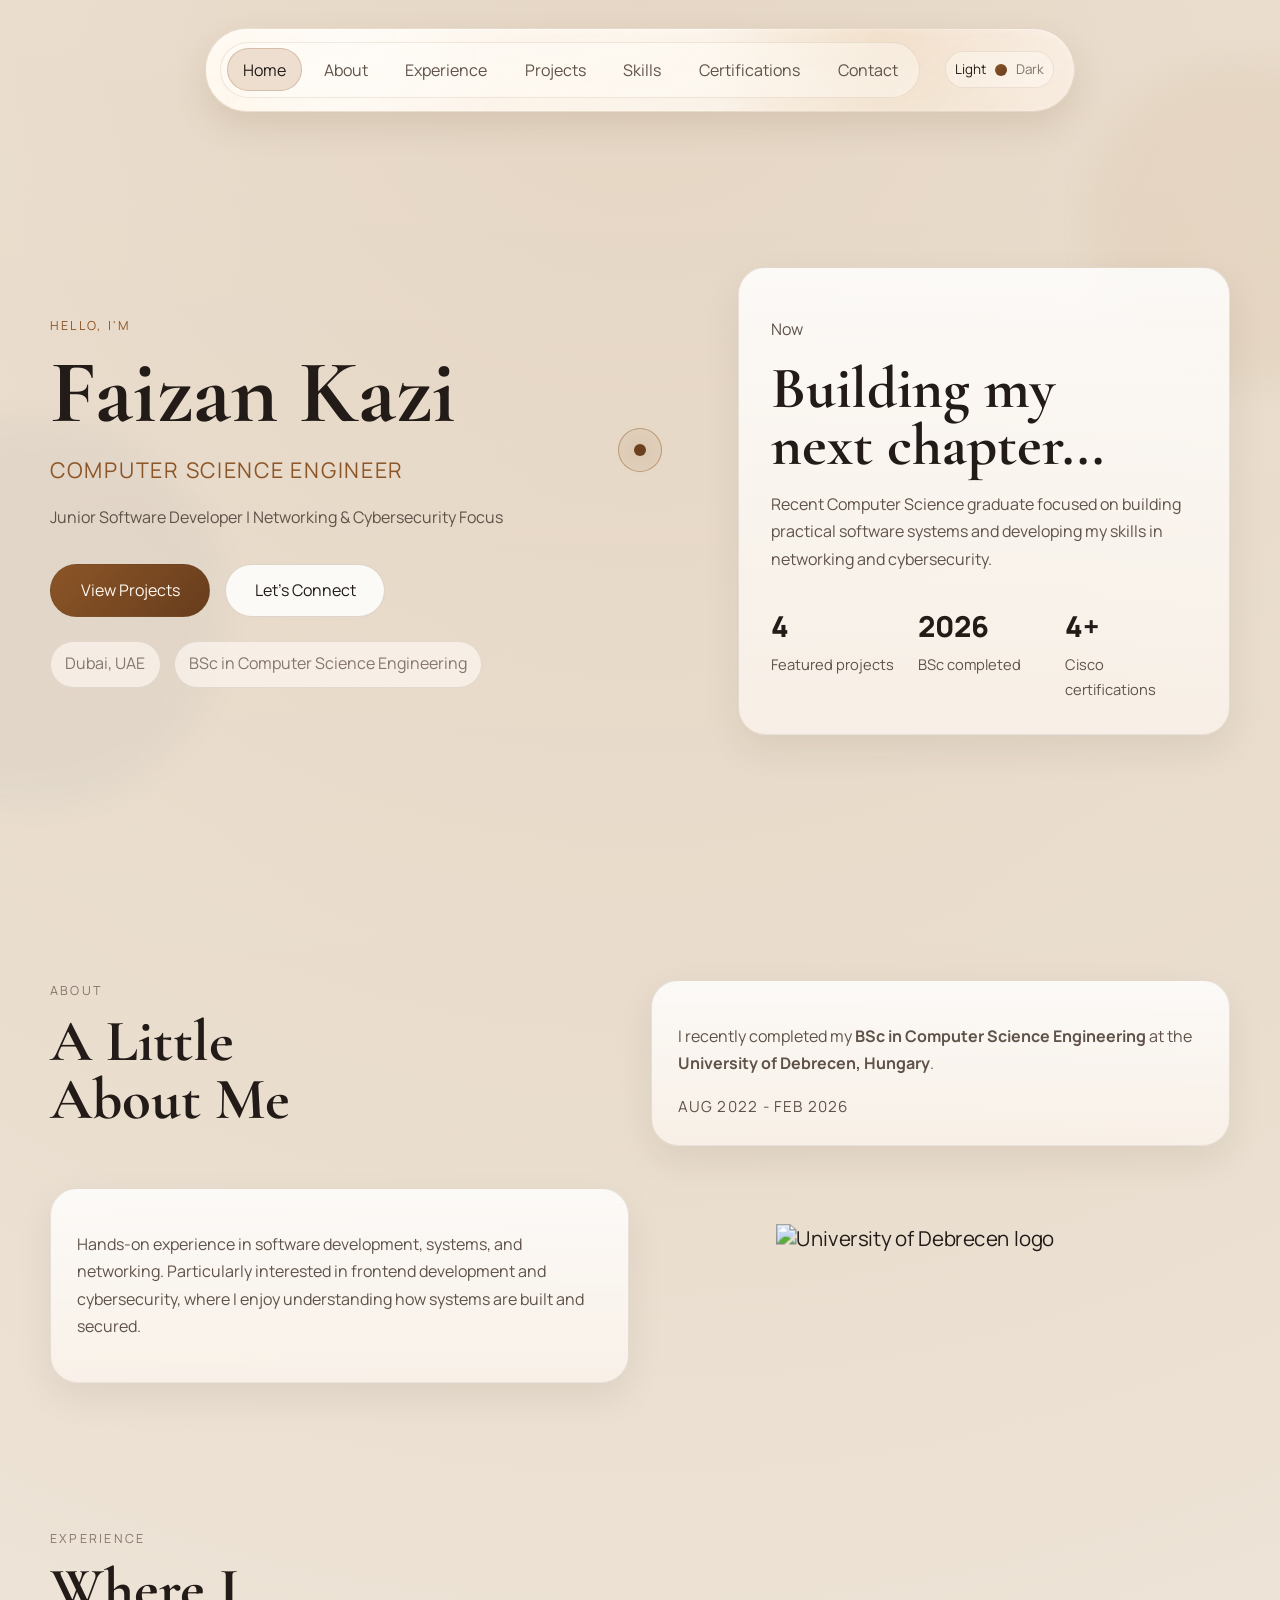
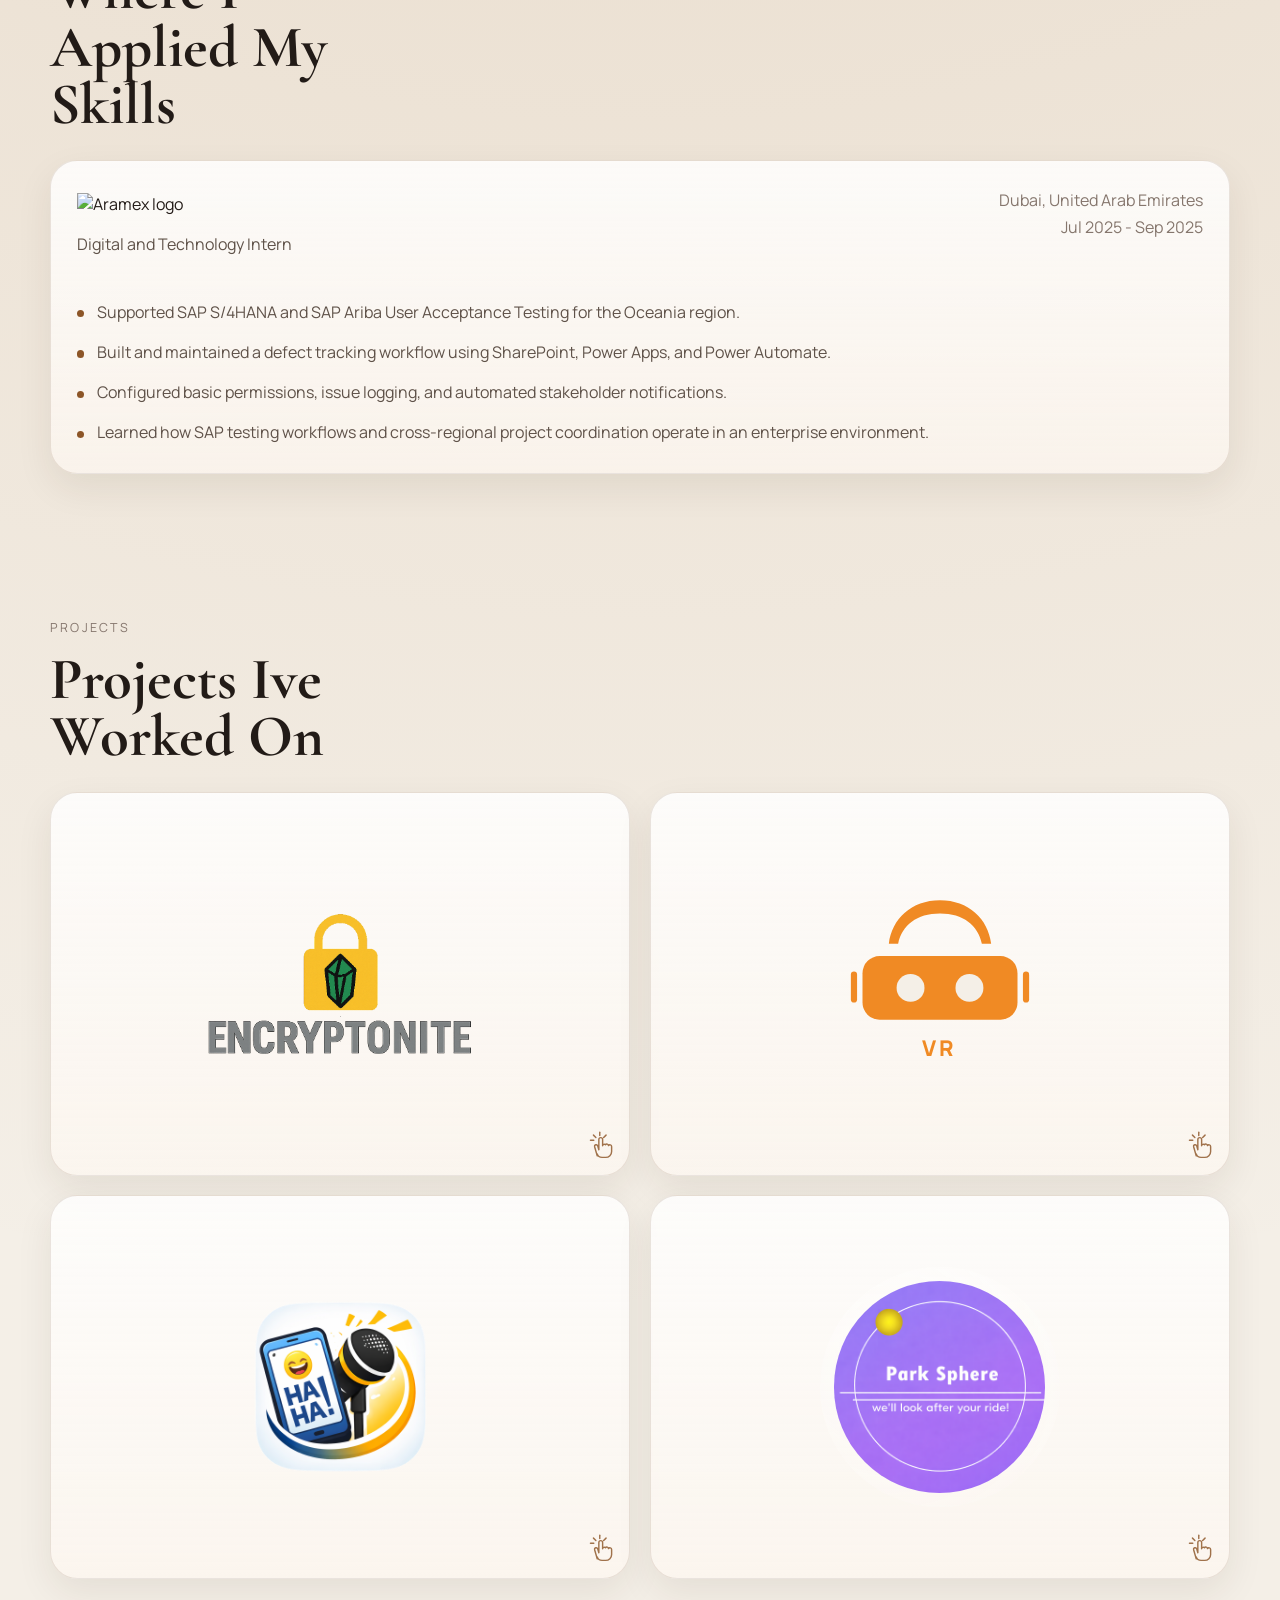
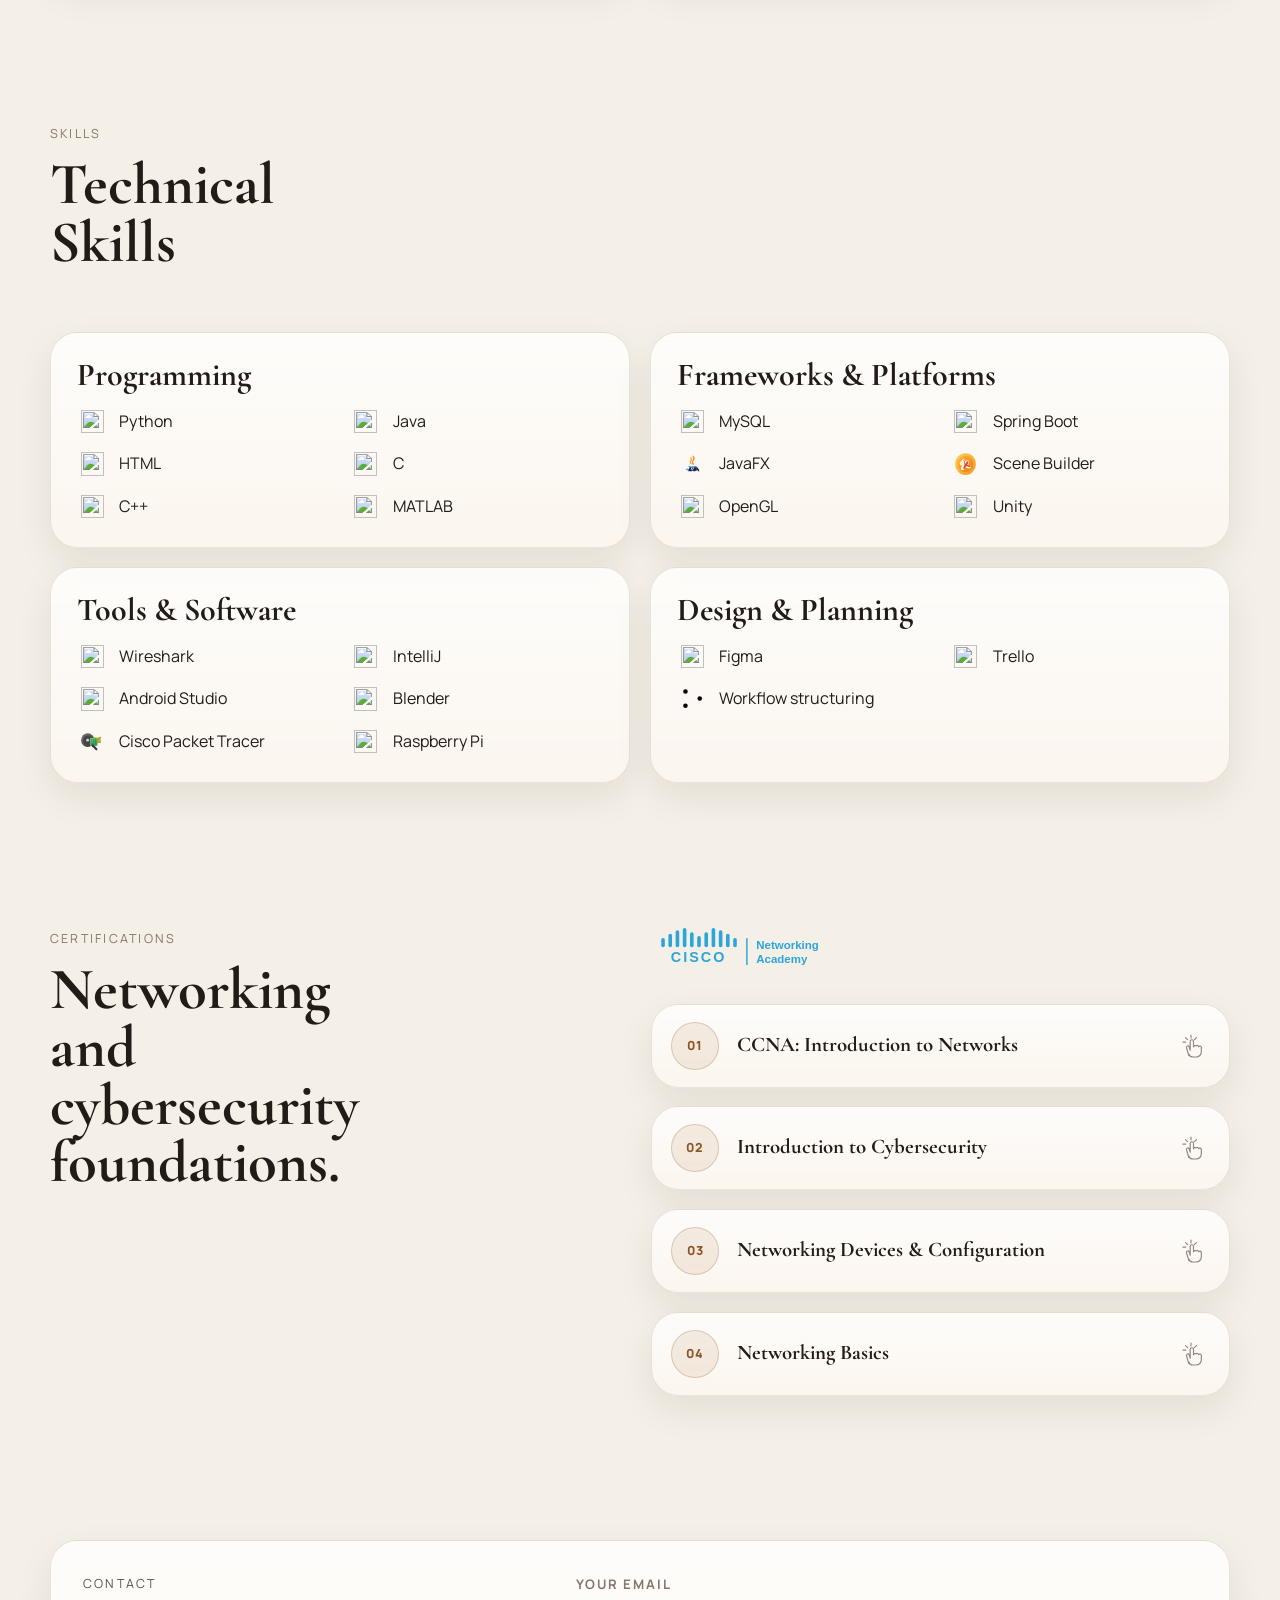
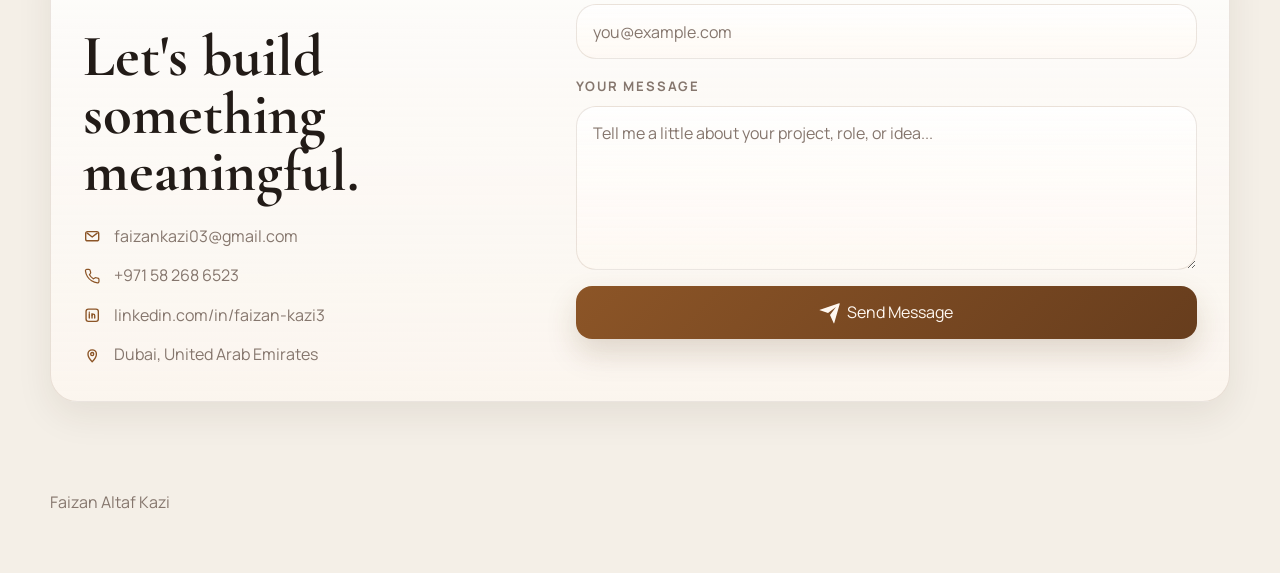
==== index.html @ 79c98fb9 "clean portfolio setup" ====
<!DOCTYPE html>
<html lang="en">
<head>
  <meta charset="UTF-8">
  <meta name="viewport" content="width=device-width, initial-scale=1.0">
  <title>Faizan Kazi | Portfolio</title>
  <meta
    name="description"
    content="Portfolio of Faizan Altaf Kazi, a recent Computer Science Engineering graduate building elegant, reliable, and creative digital experiences."
  >
  <link rel="preconnect" href="https://fonts.googleapis.com">
  <link rel="preconnect" href="https://fonts.gstatic.com" crossorigin>
  <link
    href="https://fonts.googleapis.com/css2?family=Manrope:wght@400;500;600;700;800&family=Cormorant+Garamond:wght@500;600;700&display=swap"
    rel="stylesheet"
  >
  <link rel="stylesheet" href="styles.css">
</head>
<body>
  <div class="page-shell">
    <div class="cursor cursor-dot" aria-hidden="true"></div>
    <div class="cursor cursor-ring" aria-hidden="true"></div>
    <div class="ambient ambient-one"></div>
    <div class="ambient ambient-two"></div>
    <header class="site-header">
      <div class="island-shell">
        <nav class="site-nav" aria-label="Primary navigation">
          <a href="#home">Home</a>
          <a href="#about">About</a>
          <a href="#experience">Experience</a>
          <a href="#projects">Projects</a>
          <a href="#skills">Skills</a>
          <a href="#certifications">Certifications</a>
          <a href="#contact">Contact</a>
        </nav>

        <div class="island-meta">
          <button class="theme-toggle" type="button" aria-label="Toggle color theme">
            <span class="theme-toggle-track">
              <span class="theme-toggle-label theme-toggle-light">Light</span>
              <span class="theme-toggle-thumb"></span>
              <span class="theme-toggle-label theme-toggle-dark">Dark</span>
            </span>
          </button>
        </div>
      </div>
    </header>

    <aside class="section-rail" aria-label="Section progress">
      <div class="section-rail-shell">
        <a class="section-rail-link is-active" href="#home" data-section-link="home">
          <span class="section-rail-icon" aria-hidden="true">
            <svg viewBox="0 0 24 24" role="presentation">
              <path d="M4 10.5 12 4l8 6.5"></path>
              <path d="M6.5 9.5V20h11V9.5"></path>
            </svg>
          </span>
          <span class="section-rail-text">Home</span>
        </a>
        <a class="section-rail-link" href="#about" data-section-link="about">
          <span class="section-rail-icon" aria-hidden="true">
            <svg viewBox="0 0 24 24" role="presentation">
              <circle cx="12" cy="8" r="3"></circle>
              <path d="M6.5 19c1.4-3.4 3.6-5 5.5-5s4.1 1.6 5.5 5"></path>
            </svg>
          </span>
          <span class="section-rail-text">About</span>
        </a>
        <a class="section-rail-link" href="#experience" data-section-link="experience">
          <span class="section-rail-icon" aria-hidden="true">
            <svg viewBox="0 0 24 24" role="presentation">
              <path d="M9 7h6"></path>
              <path d="M7 9.5h10A1.5 1.5 0 0 1 18.5 11v6.5H5.5V11A1.5 1.5 0 0 1 7 9.5Z"></path>
              <path d="M10 9.5V7.8A1.8 1.8 0 0 1 11.8 6h.4A1.8 1.8 0 0 1 14 7.8v1.7"></path>
            </svg>
          </span>
          <span class="section-rail-text">Experience</span>
        </a>
        <a class="section-rail-link" href="#projects" data-section-link="projects">
          <span class="section-rail-icon" aria-hidden="true">
            <svg viewBox="0 0 24 24" role="presentation">
              <rect x="5" y="6" width="14" height="12" rx="2"></rect>
              <path d="M9 18v2"></path>
              <path d="M15 18v2"></path>
              <path d="M9 10h6"></path>
              <path d="M9 13h4"></path>
            </svg>
          </span>
          <span class="section-rail-text">Projects</span>
        </a>
        <a class="section-rail-link" href="#skills" data-section-link="skills">
          <span class="section-rail-icon" aria-hidden="true">
            <svg viewBox="0 0 24 24" role="presentation">
              <path d="M4 10v4"></path>
              <path d="M7 9v6"></path>
              <path d="M10 8.5v7"></path>
              <path d="M14 8.5v7"></path>
              <path d="M17 9v6"></path>
              <path d="M20 10v4"></path>
              <path d="M4 12h16"></path>
            </svg>
          </span>
          <span class="section-rail-text">Skills</span>
        </a>
        <a class="section-rail-link" href="#certifications" data-section-link="certifications">
          <span class="section-rail-icon" aria-hidden="true">
            <svg viewBox="0 0 24 24" role="presentation">
              <path d="M12 3 14.6 8.3 20.5 9.2 16.2 13.3 17.2 19.1 12 16.3 6.8 19.1 7.8 13.3 3.5 9.2 9.4 8.3Z"></path>
            </svg>
          </span>
          <span class="section-rail-text">Certs</span>
        </a>
        <a class="section-rail-link" href="#contact" data-section-link="contact">
          <span class="section-rail-icon section-rail-icon-phone" aria-hidden="true">
            <svg viewBox="0 0 24 24" role="presentation">
              <path d="M22 16.92v3a2 2 0 0 1-2.18 2 19.79 19.79 0 0 1-8.63-3.07 19.5 19.5 0 0 1-6-6A19.79 19.79 0 0 1 2.12 4.18 2 2 0 0 1 4.11 2h3a2 2 0 0 1 2 1.72c.12.81.33 1.6.61 2.36a2 2 0 0 1-.45 2.11L8 9.91a16 16 0 0 0 6.09 6.09l1.72-1.27a2 2 0 0 1 2.11-.45c.76.28 1.55.49 2.36.61a2 2 0 0 1 1.72 2.03Z"></path>
            </svg>
          </span>
          <span class="section-rail-text">Contact</span>
        </a>
      </div>
    </aside>

    <main>
      <section class="hero section" id="home">
        <div class="hero-copy reveal">
          <p class="eyebrow">Hello, I&apos;m</p>
          <h1>Faizan Kazi</h1>
          <p class="hero-kicker">Computer Science Engineer</p>
          <p class="hero-text">
            Junior Software Developer | Networking & Cybersecurity Focus
          </p>

          <div class="hero-actions">
            <a class="button button-primary" href="#projects">View Projects</a>
            <a class="button button-secondary" href="#contact">Let&apos;s Connect</a>
          </div>

          <ul class="hero-meta" aria-label="Quick highlights">
            <li>Dubai, UAE</li>
            <li>BSc in Computer Science Engineering</li>
          </ul>
        </div>

        <aside class="hero-panel reveal">
          <div class="hero-card card">
            <p class="card-label">Now</p>
            <h2>Building my next chapter...</h2>
            <p>
              Recent Computer Science graduate focused on building practical software systems and developing my skills in networking and cybersecurity.
            </p>
            <div class="hero-stats">
              <div>
                <span class="stat-value">4</span>
                <span class="stat-label">Featured projects</span>
              </div>
              <div>
                <span class="stat-value">2026</span>
                <span class="stat-label">BSc completed</span>
              </div>
              <div>
                <span class="stat-value">4+</span>
                <span class="stat-label">Cisco certifications</span>
              </div>
            </div>
          </div>
        </aside>
      </section>

      <section class="section intro-grid" id="about">
        <div class="section-heading reveal">
          <p class="eyebrow">About</p>
          <h2> A Little About Me </h2>
        </div>

        <div class="card reveal">
          <p>
            I recently completed my <strong>BSc in Computer Science Engineering</strong> at the
            <strong>University of Debrecen, Hungary</strong>.
          </p>
          <p class="education-dates">Aug 2022 - Feb 2026</p>
        </div>

        <div class="card reveal">
          <p>
            Hands-on experience in software development, systems, and networking. 
            Particularly interested in frontend development and cybersecurity, where I enjoy understanding how systems are built and secured.
          </p>
        </div>

        <div class="education-logo-wrap reveal">
          <a
            class="education-logo-link"
            href="https://unideb.hu/en"
            target="_blank"
            rel="noreferrer"
            aria-label="Visit the University of Debrecen website"
          >
            <img
              class="education-logo"
              src="https://edu.unideb.hu/elemek/fologo.png"
              alt="University of Debrecen logo"
            >
          </a>
        </div>
      </section>

      <section class="section" id="experience">
        <div class="section-heading reveal">
          <p class="eyebrow">Experience</p>
          <h2> Where I Applied My Skills </h2>
        </div>

        <article class="timeline-card card reveal">
          <div class="timeline-header">
            <div class="timeline-company">
              <div>
                <img
                  class="experience-logo experience-logo-company"
                  src="https://upload.wikimedia.org/wikipedia/commons/e/ee/Aramex_logo.svg"
                  alt="Aramex logo"
                >
                <p class="timeline-role">Digital and Technology Intern</p>
              </div>
            </div>
            <div class="timeline-meta">
              <div class="timeline-location">
                <span>Dubai, United Arab Emirates</span>
              </div>
              <span>Jul 2025 - Sep 2025</span>
            </div>
          </div>

          <ul class="detail-list">
            <li>Supported SAP S/4HANA and SAP Ariba User Acceptance Testing for the Oceania region.</li>
            <li>Built and maintained a defect tracking workflow using SharePoint, Power Apps, and Power Automate.</li>
            <li>Configured basic permissions, issue logging, and automated stakeholder notifications.</li>
            <li>Learned how SAP testing workflows and cross-regional project coordination operate in an enterprise environment.</li>
          </ul>
        </article>
      </section>

      <section class="section" id="projects">
        <div class="section-heading reveal">
          <p class="eyebrow">Projects</p>
          <h2>Projects Ive Worked On </h2>
        </div>

        <div class="project-grid">
          <article
            class="project-card reveal"
            data-project-url="https://kaz032.github.io/Encryptonite-demo/"
            tabindex="0"
            role="link"
            aria-label="Open Secure Encryption Password Manager project demo"
          >
            <div class="project-card-inner">
              <div class="project-card-face project-card-front">
                <img
                  class="project-front-logo"
                  src="fullLogoEncryptonite.png"
                  alt="Encryptonite logo"
                >
                <span class="project-interact-cue" aria-hidden="true">
                  <svg viewBox="0 0 48 48" role="presentation">
                    <path d="M19.6 43.2 15 27.5a2.8 2.8 0 0 1 5.4-1.6l2 6.7V14.8a3.3 3.3 0 1 1 6.6 0v10.8a3.1 3.1 0 0 1 5-1.8 3 3 0 0 1 5.2 1.7 3 3 0 0 1 5.5 1.5v8.7c0 5.7-4.6 10.3-10.3 10.3h-6.4c-4 0-7.4-2.4-8.4-6Z"></path>
                    <path d="M24 2.2v5.6"></path>
                    <path d="m13 7.2 4.2 4.2"></path>
                    <path d="m35 7.2-4.2 4.2"></path>
                    <path d="M7.8 16.2h5.8"></path>
                  </svg>
                </span>
              </div>
              <div class="project-card-face project-card-back">
                <div class="project-top">
                  
                  <h3>Secure Encryption Password Manager</h3>
                </div>
                <p>
                  A local password manager with a React frontend and FastAPI backend supporting isolated user accounts,
                  encrypted vaults, password generation, and strength analysis.
                </p>
                <ul class="tag-row">
                  <li>Python</li>
                  <li>React</li>
                  <li>FastAPI</li>
                  <li>Cryptography</li>
                </ul>
                <p class="project-why"><strong>Why?</strong> I built this to strengthen my full-stack skills while learning how secure authentication and encryption work in practice.</p>
                <span class="project-view-hint">Click To View Project</span>
              </div>
            </div>
          </article>

          <article
            class="project-card reveal"
            data-project-url="VR_THESIS_PPT.pdf"
            tabindex="0"
            role="link"
            aria-label="Open VR Fire Safety Training Simulation presentation"
          >
            <div class="project-card-inner">
              <div class="project-card-face project-card-front">
                <svg class="project-front-icon project-front-icon-vr" viewBox="0 0 320 240" aria-label="VR headset icon" role="img">
                  <path class="vr-headband" d="M94 68C98 36 123 12 160 12s62 24 66 56h-12c-5-24-24-39-54-39s-49 15-54 39Z"></path>
                  <rect class="vr-body" x="60" y="84" width="200" height="82" rx="22"></rect>
                  <rect class="vr-side" x="45" y="104" width="8" height="40" rx="4"></rect>
                  <rect class="vr-side" x="267" y="104" width="8" height="40" rx="4"></rect>
                  <circle class="vr-lens" cx="122" cy="125" r="18"></circle>
                  <circle class="vr-lens" cx="198" cy="125" r="18"></circle>
                  <text class="vr-wordmark" x="160" y="205" text-anchor="middle" dominant-baseline="middle">VR</text>
                </svg>
                <span class="project-interact-cue" aria-hidden="true">
                  <svg viewBox="0 0 48 48" role="presentation">
                    <path d="M19.6 43.2 15 27.5a2.8 2.8 0 0 1 5.4-1.6l2 6.7V14.8a3.3 3.3 0 1 1 6.6 0v10.8a3.1 3.1 0 0 1 5-1.8 3 3 0 0 1 5.2 1.7 3 3 0 0 1 5.5 1.5v8.7c0 5.7-4.6 10.3-10.3 10.3h-6.4c-4 0-7.4-2.4-8.4-6Z"></path>
                    <path d="M24 2.2v5.6"></path>
                    <path d="m13 7.2 4.2 4.2"></path>
                    <path d="m35 7.2-4.2 4.2"></path>
                    <path d="M7.8 16.2h5.8"></path>
                  </svg>
                </span>
              </div>
              <div class="project-card-face project-card-back">
                <div class="project-top">
                  
                  <h3>VR Fire Safety Training Simulation</h3>
                </div>
                <p>
                  A thesis project built in Unity and Blender that simulates real-life fire safety scenarios with guided
                  training, interactive tasks, and performance-based assessment.
                </p>
                <ul class="tag-row">
                  <li>Unity</li>
                  <li>Blender</li>
                  <li>C#</li>
                  <li>VR</li>
                </ul>
                <p class="project-why"><strong>Why?</strong> I built this to improve my 3D development skills and learn how immersive environments can make safety training more effective.</p>
                <span class="project-view-hint">Click To View Project</span>
              </div>
            </div>
          </article>

          <article class="project-card reveal">
            <div class="project-card-inner">
              <div class="project-card-face project-card-front">
                <img
                  class="project-front-logo project-front-logo-joke"
                  src="jokeFetchApp.png"
                  alt="Joke Fetcher App logo"
                >
                <span class="project-interact-cue" aria-hidden="true">
                  <svg viewBox="0 0 48 48" role="presentation">
                    <path d="M19.6 43.2 15 27.5a2.8 2.8 0 0 1 5.4-1.6l2 6.7V14.8a3.3 3.3 0 1 1 6.6 0v10.8a3.1 3.1 0 0 1 5-1.8 3 3 0 0 1 5.2 1.7 3 3 0 0 1 5.5 1.5v8.7c0 5.7-4.6 10.3-10.3 10.3h-6.4c-4 0-7.4-2.4-8.4-6Z"></path>
                    <path d="M24 2.2v5.6"></path>
                    <path d="m13 7.2 4.2 4.2"></path>
                    <path d="m35 7.2-4.2 4.2"></path>
                    <path d="M7.8 16.2h5.8"></path>
                  </svg>
                </span>
              </div>
              <div class="project-card-face project-card-back">
                <div class="project-top">
                  
                  <h3>Joke Fetcher App</h3>
                </div>
                <p>
                  An Android app that fetches random jokes, reveals punchlines on tap, saves favorites, and supports local
                  caching for offline viewing.
                </p>
                <ul class="tag-row">
                  <li>Android Studio</li>
                  <li>Java</li>
                  <li>REST APIs</li>
                  <li>Offline Cache</li>
                </ul>
                <p class="project-why"><strong>Why?</strong> I built this to practice Android app development and learn how API data and local storage can work together smoothly.</p>
                <span class="project-view-hint">Click To View Project</span>
              </div>
            </div>
          </article>

          <article class="project-card reveal">
            <div class="project-card-inner">
              <div class="project-card-face project-card-front">
                <div class="project-front-badge">
                  <img
                    class="project-front-logo project-front-logo-round"
                    src="parkSphere.png"
                    alt="ParkSphere logo"
                  >
                </div>
                <span class="project-interact-cue" aria-hidden="true">
                  <svg viewBox="0 0 48 48" role="presentation">
                    <path d="M19.6 43.2 15 27.5a2.8 2.8 0 0 1 5.4-1.6l2 6.7V14.8a3.3 3.3 0 1 1 6.6 0v10.8a3.1 3.1 0 0 1 5-1.8 3 3 0 0 1 5.2 1.7 3 3 0 0 1 5.5 1.5v8.7c0 5.7-4.6 10.3-10.3 10.3h-6.4c-4 0-7.4-2.4-8.4-6Z"></path>
                    <path d="M24 2.2v5.6"></path>
                    <path d="m13 7.2 4.2 4.2"></path>
                    <path d="m35 7.2-4.2 4.2"></path>
                    <path d="M7.8 16.2h5.8"></path>
                  </svg>
                </span>
              </div>
              <div class="project-card-face project-card-back">
                <div class="project-top">
                  
                  <h3>Parking Reservation System</h3>
                </div>
                <p>
                  A desktop reservation system designed for car park booking with modular backend structure, secure database
                  handling, and UI touches like hover interactions and info pop-ups.
                </p>
                <ul class="tag-row">
                  <li>Java</li>
                  <li>Spring Boot</li>
                  <li>MySQL</li>
                  <li>Desktop App</li>
                </ul>
                <p class="project-why"><strong>Why?</strong> I built this to improve my backend design thinking and learn how to connect structured booking logic with a usable interface.</p>
                <span class="project-view-hint">Click To View Project</span>
              </div>
            </div>
          </article>
        </div>

      </section>

      <section class="section skills-layout" id="skills">
        <div class="section-heading reveal">
          <p class="eyebrow">Skills</p>
          <h2> Technical Skills </h2>
        </div>

        <div class="skills-grid">
          <article class="card reveal">
            <h3>Programming</h3>
            <ul class="detail-list skills-list">
              <li><span class="skill-icon" aria-hidden="true"><img class="skill-logo" src="https://cdn.jsdelivr.net/gh/devicons/devicon@latest/icons/python/python-original.svg" alt=""></span><span>Python</span></li>
              <li><span class="skill-icon" aria-hidden="true"><img class="skill-logo" src="https://cdn.jsdelivr.net/gh/devicons/devicon@latest/icons/java/java-original.svg" alt=""></span><span>Java</span></li>
              <li><span class="skill-icon" aria-hidden="true"><img class="skill-logo" src="https://cdn.jsdelivr.net/gh/devicons/devicon@latest/icons/html5/html5-original.svg" alt=""></span><span>HTML</span></li>
              <li><span class="skill-icon" aria-hidden="true"><img class="skill-logo" src="https://cdn.jsdelivr.net/gh/devicons/devicon@latest/icons/c/c-original.svg" alt=""></span><span>C</span></li>
              <li><span class="skill-icon" aria-hidden="true"><img class="skill-logo" src="https://cdn.jsdelivr.net/gh/devicons/devicon@latest/icons/cplusplus/cplusplus-original.svg" alt=""></span><span>C++</span></li>
              <li><span class="skill-icon" aria-hidden="true"><img class="skill-logo" src="https://cdn.jsdelivr.net/gh/devicons/devicon@latest/icons/matlab/matlab-original.svg" alt=""></span><span>MATLAB</span></li>
            </ul>
          </article>
          <article class="card reveal">
            <h3>Frameworks & Platforms</h3>
            <ul class="detail-list skills-list">
              <li><span class="skill-icon" aria-hidden="true"><img class="skill-logo" src="https://cdn.jsdelivr.net/gh/devicons/devicon@latest/icons/mysql/mysql-original.svg" alt=""></span><span>MySQL</span></li>
              <li><span class="skill-icon" aria-hidden="true"><img class="skill-logo" src="https://cdn.jsdelivr.net/gh/devicons/devicon@latest/icons/spring/spring-original.svg" alt=""></span><span>Spring Boot</span></li>
              <li><span class="skill-icon" aria-hidden="true"><img class="skill-logo skill-logo-javafx" src="javafx-logo.svg" alt=""></span><span>JavaFX</span></li>
              <li><span class="skill-icon" aria-hidden="true"><img class="skill-logo" src="scenebuilder-logo.svg" alt=""></span><span>Scene Builder</span></li>
              <li><span class="skill-icon" aria-hidden="true"><img class="skill-logo" src="https://cdn.jsdelivr.net/gh/devicons/devicon@latest/icons/opengl/opengl-original.svg" alt=""></span><span>OpenGL</span></li>
              <li><span class="skill-icon" aria-hidden="true"><img class="skill-logo" src="https://cdn.jsdelivr.net/gh/devicons/devicon@latest/icons/unity/unity-original.svg" alt=""></span><span>Unity</span></li>
            </ul>
          </article>
          <article class="card reveal">
            <h3>Tools & Software</h3>
            <ul class="detail-list skills-list">
              <li><span class="skill-icon" aria-hidden="true"><img class="skill-logo" src="https://upload.wikimedia.org/wikipedia/commons/d/df/Wireshark_icon.svg" alt=""></span><span>Wireshark</span></li>
              <li><span class="skill-icon" aria-hidden="true"><img class="skill-logo" src="https://cdn.jsdelivr.net/gh/devicons/devicon@latest/icons/intellij/intellij-original.svg" alt=""></span><span>IntelliJ</span></li>
              <li><span class="skill-icon" aria-hidden="true"><img class="skill-logo" src="https://cdn.jsdelivr.net/gh/devicons/devicon@latest/icons/androidstudio/androidstudio-original.svg" alt=""></span><span>Android Studio</span></li>
              <li><span class="skill-icon" aria-hidden="true"><img class="skill-logo" src="https://cdn.jsdelivr.net/gh/devicons/devicon@latest/icons/blender/blender-original.svg" alt=""></span><span>Blender</span></li>
              <li><span class="skill-icon" aria-hidden="true"><img class="skill-logo skill-logo-wide" src="cisco-packet-tracer-logo.svg" alt=""></span><span>Cisco Packet Tracer</span></li>
              <li><span class="skill-icon" aria-hidden="true"><img class="skill-logo" src="https://cdn.jsdelivr.net/gh/devicons/devicon@latest/icons/raspberrypi/raspberrypi-original.svg" alt=""></span><span>Raspberry Pi</span></li>
            </ul>
          </article>
          <article class="card reveal">
            <h3>Design & Planning</h3>
            <ul class="detail-list skills-list">
              <li><span class="skill-icon" aria-hidden="true"><img class="skill-logo" src="https://cdn.jsdelivr.net/gh/devicons/devicon@latest/icons/figma/figma-original.svg" alt=""></span><span>Figma</span></li>
              <li><span class="skill-icon" aria-hidden="true"><img class="skill-logo" src="https://cdn.jsdelivr.net/gh/devicons/devicon@latest/icons/trello/trello-original.svg" alt=""></span><span>Trello</span></li>
              <li><span class="skill-icon skill-icon-glyph" aria-hidden="true">
                <svg viewBox="0 0 24 24" class="skill-glyph" role="presentation">
                  <circle cx="6.5" cy="6.5" r="1.75"></circle>
                  <circle cx="17.5" cy="12" r="1.75"></circle>
                  <circle cx="6.5" cy="17.5" r="1.75"></circle>
                  <path d="M8.1 7.3 15.9 11.2"></path>
                  <path d="M8.1 16.7 15.9 12.8"></path>
                </svg>
              </span><span>Workflow structuring</span></li>
            </ul>
          </article>
        </div>
      </section>

      <section class="section credentials-section" id="certifications">
        <div class="section-heading reveal">
          <p class="eyebrow">Certifications</p>
          <h2>Networking and cybersecurity foundations.</h2>
        </div>

        <div class="credentials-grid">
          <div class="credentials-brand reveal" aria-hidden="true">
            <img src="cisco-logo.svg" alt="">
          </div>
          <a class="card reveal credential-card-link" href="CCNA-Introduction_to_Networks.pdf" target="_blank" rel="noreferrer">
            <div class="credential-mark" aria-hidden="true">01</div>
            <div class="credential-copy">
              <h3>CCNA: Introduction to Networks</h3>
            </div>
            <span class="credential-view" aria-hidden="true">
              <span class="credential-icon credential-icon-hand">
                <svg viewBox="0 0 48 48" role="presentation">
                  <path d="M19.6 43.2 15 27.5a2.8 2.8 0 0 1 5.4-1.6l2 6.7V14.8a3.3 3.3 0 1 1 6.6 0v10.8a3.1 3.1 0 0 1 5-1.8 3 3 0 0 1 5.2 1.7 3 3 0 0 1 5.5 1.5v8.7c0 5.7-4.6 10.3-10.3 10.3h-6.4c-4 0-7.4-2.4-8.4-6Z"></path>
                  <path d="M24 2.2v5.6"></path>
                  <path d="m13 7.2 4.2 4.2"></path>
                  <path d="m35 7.2-4.2 4.2"></path>
                  <path d="M7.8 16.2h5.8"></path>
                </svg>
              </span>
              <span class="credential-icon credential-icon-eye">
                <svg viewBox="0 0 24 24" role="presentation">
                  <path d="M2.5 12s3.5-5.5 9.5-5.5 9.5 5.5 9.5 5.5-3.5 5.5-9.5 5.5S2.5 12 2.5 12Z"></path>
                  <circle cx="12" cy="12" r="3.1"></circle>
                </svg>
              </span>
            </span>
          </a>
          <a class="card reveal credential-card-link" href="CISCO- Introduction_to_Cybersecurity.pdf" target="_blank" rel="noreferrer">
            <div class="credential-mark" aria-hidden="true">02</div>
            <div class="credential-copy">
              <h3>Introduction to Cybersecurity</h3>
            </div>
            <span class="credential-view" aria-hidden="true">
              <span class="credential-icon credential-icon-hand">
                <svg viewBox="0 0 48 48" role="presentation">
                  <path d="M19.6 43.2 15 27.5a2.8 2.8 0 0 1 5.4-1.6l2 6.7V14.8a3.3 3.3 0 1 1 6.6 0v10.8a3.1 3.1 0 0 1 5-1.8 3 3 0 0 1 5.2 1.7 3 3 0 0 1 5.5 1.5v8.7c0 5.7-4.6 10.3-10.3 10.3h-6.4c-4 0-7.4-2.4-8.4-6Z"></path>
                  <path d="M24 2.2v5.6"></path>
                  <path d="m13 7.2 4.2 4.2"></path>
                  <path d="m35 7.2-4.2 4.2"></path>
                  <path d="M7.8 16.2h5.8"></path>
                </svg>
              </span>
              <span class="credential-icon credential-icon-eye">
                <svg viewBox="0 0 24 24" role="presentation">
                  <path d="M2.5 12s3.5-5.5 9.5-5.5 9.5 5.5 9.5 5.5-3.5 5.5-9.5 5.5S2.5 12 2.5 12Z"></path>
                  <circle cx="12" cy="12" r="3.1"></circle>
                </svg>
              </span>
            </span>
          </a>
          <a class="card reveal credential-card-link" href="CISCO-Networking_Devices_and_Initial_Configuration.pdf" target="_blank" rel="noreferrer">
            <div class="credential-mark" aria-hidden="true">03</div>
            <div class="credential-copy">
              <h3>Networking Devices & Configuration</h3>
            </div>
            <span class="credential-view" aria-hidden="true">
              <span class="credential-icon credential-icon-hand">
                <svg viewBox="0 0 48 48" role="presentation">
                  <path d="M19.6 43.2 15 27.5a2.8 2.8 0 0 1 5.4-1.6l2 6.7V14.8a3.3 3.3 0 1 1 6.6 0v10.8a3.1 3.1 0 0 1 5-1.8 3 3 0 0 1 5.2 1.7 3 3 0 0 1 5.5 1.5v8.7c0 5.7-4.6 10.3-10.3 10.3h-6.4c-4 0-7.4-2.4-8.4-6Z"></path>
                  <path d="M24 2.2v5.6"></path>
                  <path d="m13 7.2 4.2 4.2"></path>
                  <path d="m35 7.2-4.2 4.2"></path>
                  <path d="M7.8 16.2h5.8"></path>
                </svg>
              </span>
              <span class="credential-icon credential-icon-eye">
                <svg viewBox="0 0 24 24" role="presentation">
                  <path d="M2.5 12s3.5-5.5 9.5-5.5 9.5 5.5 9.5 5.5-3.5 5.5-9.5 5.5S2.5 12 2.5 12Z"></path>
                  <circle cx="12" cy="12" r="3.1"></circle>
                </svg>
              </span>
            </span>
          </a>
          <a class="card reveal credential-card-link" href="CISCO-Networking_Basics.pdf" target="_blank" rel="noreferrer">
            <div class="credential-mark" aria-hidden="true">04</div>
            <div class="credential-copy">
              <h3>Networking Basics</h3>
            </div>
            <span class="credential-view" aria-hidden="true">
              <span class="credential-icon credential-icon-hand">
                <svg viewBox="0 0 48 48" role="presentation">
                  <path d="M19.6 43.2 15 27.5a2.8 2.8 0 0 1 5.4-1.6l2 6.7V14.8a3.3 3.3 0 1 1 6.6 0v10.8a3.1 3.1 0 0 1 5-1.8 3 3 0 0 1 5.2 1.7 3 3 0 0 1 5.5 1.5v8.7c0 5.7-4.6 10.3-10.3 10.3h-6.4c-4 0-7.4-2.4-8.4-6Z"></path>
                  <path d="M24 2.2v5.6"></path>
                  <path d="m13 7.2 4.2 4.2"></path>
                  <path d="m35 7.2-4.2 4.2"></path>
                  <path d="M7.8 16.2h5.8"></path>
                </svg>
              </span>
              <span class="credential-icon credential-icon-eye">
                <svg viewBox="0 0 24 24" role="presentation">
                  <path d="M2.5 12s3.5-5.5 9.5-5.5 9.5 5.5 9.5 5.5-3.5 5.5-9.5 5.5S2.5 12 2.5 12Z"></path>
                  <circle cx="12" cy="12" r="3.1"></circle>
                </svg>
              </span>
            </span>
          </a>
        </div>
      </section>

      <section class="section contact-section" id="contact">
        <div class="contact-card card reveal">
          <div class="contact-copy">
            <p class="eyebrow">Contact</p>
            <h2>Let&apos;s build something meaningful.</h2>

            <div class="contact-links">
              <a href="mailto:faizankazi03@gmail.com">
                <span class="contact-link-icon" aria-hidden="true">
                  <svg viewBox="0 0 24 24" role="presentation">
                    <rect x="3.5" y="6" width="17" height="12" rx="2.5"></rect>
                    <path d="m5.5 8 6.5 5 6.5-5"></path>
                  </svg>
                </span>
                <span>faizankazi03@gmail.com</span>
              </a>
              <a href="tel:+971582686523">
                <span class="contact-link-icon contact-link-icon-phone" aria-hidden="true">
                  <svg viewBox="0 0 24 24" role="presentation">
                    <path d="M22 16.92v3a2 2 0 0 1-2.18 2 19.79 19.79 0 0 1-8.63-3.07 19.5 19.5 0 0 1-6-6A19.79 19.79 0 0 1 2.12 4.18 2 2 0 0 1 4.11 2h3a2 2 0 0 1 2 1.72c.12.81.33 1.6.61 2.36a2 2 0 0 1-.45 2.11L8 9.91a16 16 0 0 0 6.09 6.09l1.72-1.27a2 2 0 0 1 2.11-.45c.76.28 1.55.49 2.36.61a2 2 0 0 1 1.72 2.03Z"></path>
                  </svg>
                </span>
                <span>+971 58 268 6523</span>
              </a>
              <a href="https://linkedin.com/in/faizan-kazi3" target="_blank" rel="noreferrer">
                <span class="contact-link-icon" aria-hidden="true">
                  <svg viewBox="0 0 24 24" role="presentation">
                    <rect x="4" y="4" width="16" height="16" rx="3"></rect>
                    <path d="M8.2 10.1v5.7"></path>
                    <path d="M8.2 8.1h.01"></path>
                    <path d="M11.8 15.8v-3.2c0-1.2.7-2 1.8-2s1.7.8 1.7 2.1v3.1"></path>
                    <path d="M11.8 12.5v-2.4"></path>
                  </svg>
                </span>
                <span>linkedin.com/in/faizan-kazi3</span>
              </a>
              <span>
                <span class="contact-link-icon" aria-hidden="true">
                  <svg viewBox="0 0 24 24" role="presentation">
                    <path d="M12 20.5s-5.5-5.1-5.5-10a5.5 5.5 0 1 1 11 0c0 4.9-5.5 10-5.5 10Z"></path>
                    <circle cx="12" cy="10.5" r="2"></circle>
                  </svg>
                </span>
                <span>Dubai, United Arab Emirates</span>
              </span>
            </div>
          </div>

          <form
            class="contact-form"
            name="contact"
            method="POST"
            data-netlify="true"
            netlify-honeypot="bot-field"
          >
            <input type="hidden" name="form-name" value="contact">
            <input type="hidden" name="subject" value="Portfolio contact form">
            <p class="contact-hidden">
              <label>Don&apos;t fill this out if you&apos;re human: <input name="bot-field"></label>
            </p>

            <label class="contact-field">
              <span>Your Email</span>
              <input type="email" name="email" autocomplete="email" placeholder="you@example.com" required>
            </label>

            <label class="contact-field">
              <span>Your Message</span>
              <textarea name="message" rows="6" placeholder="Tell me a little about your project, role, or idea..." required></textarea>
            </label>

            <button class="contact-send-button" type="submit">
              <span class="svg-wrapper-1" aria-hidden="true">
                <span class="svg-wrapper">
                  <svg viewBox="0 0 24 24" width="24" height="24" role="presentation">
                    <path fill="none" d="M0 0h24v24H0z"></path>
                    <path
                      fill="currentColor"
                      d="M1.946 9.315c-.522-.174-.527-.455.01-.634l19.087-6.362c.529-.176.832.12.684.638l-5.454 19.086c-.15.529-.455.547-.679.045L12 14l6-8-8 6-8.054-2.685z"
                    ></path>
                  </svg>
                </span>
              </span>
              <span class="contact-send-text">Send Message</span>
            </button>
          </form>
        </div>
      </section>
    </main>

    <footer class="site-footer">
      <p>Faizan Altaf Kazi</p>
      
    </footer>
  </div>

  <script src="script.js?v=6"></script>
</body>
</html>
---- styles.css ----
:root {
  color-scheme: light;
  --bg: #f4efe7;
  --bg-elevated: rgba(255, 251, 246, 0.8);
  --surface: rgba(255, 249, 243, 0.66);
  --surface-strong: rgba(255, 255, 255, 0.85);
  --border: rgba(112, 82, 49, 0.14);
  --border-strong: rgba(112, 82, 49, 0.22);
  --text: #221b17;
  --muted: #5f5249;
  --muted-soft: #85766d;
  --accent: #8c5527;
  --accent-strong: #673d1d;
  --interactive-soft: rgba(172, 113, 62, 0.12);
  --interactive-strong: rgba(172, 113, 62, 0.2);
  --interactive-border: rgba(140, 85, 39, 0.24);
  --shadow: 0 20px 60px rgba(56, 34, 12, 0.12);
  --hero-glow: radial-gradient(circle at top, rgba(182, 134, 82, 0.28), transparent 54%);
  --glass-blur: 0px;
}

body[data-theme="dark"] {
  color-scheme: dark;
  --bg: #111418;
  --bg-elevated: rgba(21, 25, 30, 0.82);
  --surface: rgba(18, 22, 28, 0.62);
  --surface-strong: rgba(24, 28, 35, 0.88);
  --border: rgba(205, 178, 143, 0.12);
  --border-strong: rgba(205, 178, 143, 0.24);
  --text: #f5efe8;
  --muted: #b2a396;
  --muted-soft: #8e8378;
  --accent: #d5a56c;
  --accent-strong: #efd0a7;
  --interactive-soft: rgba(213, 165, 108, 0.12);
  --interactive-strong: rgba(213, 165, 108, 0.2);
  --interactive-border: rgba(213, 165, 108, 0.26);
  --shadow: 0 20px 80px rgba(0, 0, 0, 0.32);
  --hero-glow: radial-gradient(circle at top, rgba(213, 165, 108, 0.18), transparent 58%);
  --glass-blur: 0px;
}

* {
  box-sizing: border-box;
}

html {
  scroll-behavior: smooth;
}

body {
  margin: 0;
  min-height: 100vh;
  font-family: "Manrope", sans-serif;
  background:
    linear-gradient(180deg, rgba(255, 255, 255, 0.12), transparent 20%),
    var(--hero-glow),
    var(--bg);
  color: var(--text);
  transition: background 250ms ease, color 250ms ease;
}

body.cursor-enabled {
  cursor: none;
}

body.cursor-enabled a,
body.cursor-enabled button,
body.cursor-enabled [role="button"] {
  cursor: none;
}

a {
  color: inherit;
  text-decoration: none;
}

button {
  font: inherit;
}

.page-shell {
  position: relative;
  overflow: hidden;
}

.ambient {
  position: fixed;
  border-radius: 999px;
  filter: blur(16px);
  pointer-events: none;
  opacity: 0.34;
  will-change: transform;
}

.ambient-one {
  top: 4rem;
  right: -8rem;
  width: 20rem;
  height: 20rem;
  background: rgba(190, 141, 86, 0.22);
}

.ambient-two {
  bottom: 6rem;
  left: -10rem;
  width: 24rem;
  height: 24rem;
  background: rgba(92, 121, 142, 0.14);
}

.cursor {
  position: fixed;
  top: 0;
  left: 0;
  z-index: 9999;
  pointer-events: none;
  opacity: 1;
  transform: translate3d(-50%, -50%, 0);
  will-change: transform, width, height, opacity;
  transition: opacity 180ms ease, width 180ms ease, height 180ms ease, border-color 180ms ease, background 180ms ease;
}

.cursor-dot {
  width: 12px;
  height: 12px;
  border-radius: 50%;
  background: var(--accent-strong);
  box-shadow: 0 0 20px rgba(154, 106, 58, 0.38);
  mix-blend-mode: normal;
}

.cursor-ring {
  width: 44px;
  height: 44px;
  border-radius: 50%;
  border: 1.5px solid rgba(154, 106, 58, 0.52);
  background: rgba(154, 106, 58, 0.08);
  mix-blend-mode: normal;
}

body.cursor-visible .cursor {
  opacity: 1;
}

body.cursor-hover .cursor-ring {
  width: 68px;
  height: 68px;
  border-color: rgba(154, 106, 58, 0.88);
  background: rgba(154, 106, 58, 0.14);
}

.site-header {
  position: sticky;
  top: 1rem;
  z-index: 10;
  display: flex;
  justify-content: center;
  padding: 0.75rem 1rem 0;
}

.island-shell {
  position: relative;
  display: flex;
  align-items: center;
  justify-content: center;
  gap: 1.2rem;
  width: fit-content;
  max-width: min(1120px, calc(100% - 2rem));
  padding: 0.8rem 0.9rem;
  border-radius: 999px;
  background:
    linear-gradient(135deg, rgba(255, 248, 238, 0.92), rgba(245, 230, 214, 0.72)),
    linear-gradient(180deg, rgba(255, 255, 255, 0.52), rgba(255, 255, 255, 0.12)),
    color-mix(in srgb, var(--bg-elevated) 92%, transparent);
  border: 1px solid rgba(150, 110, 72, 0.18);
  box-shadow:
    0 14px 34px rgba(93, 60, 27, 0.12),
    0 2px 10px rgba(255, 255, 255, 0.22) inset,
    inset 0 1px 0 rgba(255, 255, 255, 0.52);
  overflow: hidden;
}

body[data-theme="dark"] .island-shell {
  background:
    linear-gradient(180deg, rgba(255, 255, 255, 0.08), rgba(255, 255, 255, 0.03)),
    color-mix(in srgb, var(--bg-elevated) 94%, transparent);
  box-shadow:
    0 16px 36px rgba(0, 0, 0, 0.24),
    inset 0 1px 0 rgba(255, 255, 255, 0.08);
}

.island-shell::before {
  content: "";
  position: absolute;
  inset: 0;
  background:
    radial-gradient(circle at 16% 18%, rgba(255, 255, 255, 0.55), transparent 22%),
    radial-gradient(circle at 78% 8%, rgba(214, 170, 119, 0.24), transparent 26%),
    linear-gradient(90deg, transparent, rgba(255, 255, 255, 0.18), transparent);
  pointer-events: none;
}

.section-rail {
  position: fixed;
  top: 50%;
  right: 1.35rem;
  z-index: 11;
  transform: translate3d(1rem, -50%, 0);
  opacity: 0;
  pointer-events: none;
  transition: opacity 220ms ease, transform 220ms ease;
}

body.rail-visible .section-rail {
  opacity: 1;
  transform: translate3d(0, -50%, 0);
  pointer-events: auto;
}

.section-rail-shell {
  display: flex;
  flex-direction: column;
  gap: 0.45rem;
  align-items: center;
  min-width: 4.4rem;
  padding: 0.7rem 0.55rem;
  border-radius: 999px;
  background:
    linear-gradient(180deg, rgba(255, 248, 238, 0.84), rgba(245, 230, 214, 0.54)),
    color-mix(in srgb, var(--bg-elevated) 94%, transparent);
  border: 1px solid rgba(150, 110, 72, 0.16);
  box-shadow:
    0 14px 34px rgba(93, 60, 27, 0.12),
    inset 0 1px 0 rgba(255, 255, 255, 0.45);
}

body[data-theme="dark"] .section-rail-shell {
  background:
    linear-gradient(180deg, rgba(255, 255, 255, 0.08), rgba(255, 255, 255, 0.03)),
    color-mix(in srgb, var(--bg-elevated) 94%, transparent);
  border-color: rgba(205, 178, 143, 0.18);
  box-shadow:
    0 16px 36px rgba(0, 0, 0, 0.24),
    inset 0 1px 0 rgba(255, 255, 255, 0.08);
}

.section-rail-link {
  position: relative;
  display: flex;
  align-items: center;
  justify-content: center;
  width: 3.1rem;
  height: 3.1rem;
  border-radius: 50%;
  color: var(--muted);
  transition: background 180ms ease, color 180ms ease, transform 180ms ease, box-shadow 180ms ease;
}

.section-rail-link:hover {
  transform: translateX(-2px) scale(1.02);
  background: var(--interactive-soft);
  box-shadow: inset 0 0 0 1px var(--interactive-border);
  color: var(--accent);
}

.section-rail-icon {
  display: grid;
  place-items: center;
  width: 2.15rem;
  height: 2.15rem;
  border-radius: 50%;
  color: currentColor;
  transition: transform 180ms ease;
}

.section-rail-icon svg {
  width: 1.58rem;
  height: 1.58rem;
  stroke: currentColor;
  stroke-width: 2.15;
  stroke-linecap: round;
  stroke-linejoin: round;
  fill: none;
}

.section-rail-icon-phone svg {
  width: 1.42rem;
  height: 1.42rem;
}

.section-rail-text {
  position: absolute;
  top: 50%;
  right: calc(100% + 0.8rem);
  transform: translateY(-50%) translateX(0.35rem);
  opacity: 0;
  white-space: nowrap;
  font-size: 0.9rem;
  padding: 0.45rem 0.8rem;
  border-radius: 999px;
  background:
    linear-gradient(180deg, rgba(255, 248, 238, 0.96), rgba(245, 230, 214, 0.82)),
    color-mix(in srgb, var(--bg-elevated) 94%, transparent);
  border: 1px solid rgba(150, 110, 72, 0.16);
  box-shadow: 0 10px 24px rgba(93, 60, 27, 0.12);
  pointer-events: none;
  transition: opacity 180ms ease, transform 180ms ease;
  color: var(--text);
}

.section-rail-link.is-active {
  background: var(--interactive-strong);
  color: var(--text);
  box-shadow:
    inset 0 1px 0 rgba(255, 255, 255, 0.25),
    inset 0 0 0 1px var(--interactive-border);
}

.section-rail-link:hover .section-rail-icon,
.section-rail-link.is-active .section-rail-icon {
  transform: scale(1.06);
}

.section-rail-link:hover .section-rail-text,
.section-rail-link.is-active .section-rail-text {
  opacity: 1;
  transform: translateY(-50%) translateX(0);
}

.section-rail-link.is-active .section-rail-text {
  color: var(--text);
}

body[data-theme="dark"] .section-rail-text {
  background:
    linear-gradient(180deg, rgba(30, 34, 40, 0.96), rgba(23, 27, 33, 0.9)),
    color-mix(in srgb, var(--bg-elevated) 96%, transparent);
  border-color: rgba(205, 178, 143, 0.16);
  box-shadow: 0 14px 26px rgba(0, 0, 0, 0.24);
}

.site-nav {
  display: flex;
  align-items: center;
  gap: 0.35rem;
  padding: 0.35rem;
  border-radius: 999px;
  background: rgba(255, 252, 247, 0.42);
  border: 1px solid rgba(150, 110, 72, 0.14);
  color: var(--muted);
  position: relative;
  z-index: 1;
  overflow: hidden;
}

.site-nav a,
.contact-links a {
  position: relative;
  transition: color 180ms ease, transform 180ms ease;
}

.site-nav a {
  padding: 0.65rem 1rem;
  border-radius: 999px;
}

.site-nav a[aria-current="true"] {
  color: var(--text);
  background: var(--interactive-strong);
  box-shadow: inset 0 0 0 1px var(--interactive-border);
}

.contact-links a::after {
  content: "";
  position: absolute;
  left: 0;
  bottom: -0.25rem;
  width: 100%;
  height: 1px;
  background: currentColor;
  transform: scaleX(0);
  transform-origin: left;
  transition: transform 200ms ease;
}

.site-nav a:hover,
.contact-links a:hover {
  color: var(--accent);
  transform: translateY(-1px);
}

.site-nav a:hover {
  background: var(--interactive-soft);
  box-shadow: inset 0 0 0 1px var(--interactive-border);
}

body[data-theme="dark"] .site-nav {
  background: rgba(255, 255, 255, 0.07);
  border-color: rgba(239, 208, 167, 0.12);
  color: #e7d8c8;
}

body[data-theme="dark"] .site-nav a {
  color: #d7c5b3;
}

body[data-theme="dark"] .site-nav a[aria-current="true"] {
  color: #fff4e8;
  background: rgba(213, 165, 108, 0.18);
  box-shadow: inset 0 0 0 1px rgba(213, 165, 108, 0.26);
}

body[data-theme="dark"] .site-nav a:hover {
  color: #fff0df;
  background: rgba(213, 165, 108, 0.14);
  box-shadow: inset 0 0 0 1px rgba(213, 165, 108, 0.22);
}

.site-nav a:hover::after,
.contact-links a:hover::after {
  transform: scaleX(1);
}

.island-meta {
  display: inline-flex;
  align-items: center;
  gap: 0;
  flex-shrink: 0;
  position: relative;
  z-index: 1;
}

.theme-toggle {
  border: 0;
  background: none;
  color: var(--text);
  cursor: pointer;
}

.theme-toggle-track {
  display: inline-flex;
  align-items: center;
  gap: 0.55rem;
  padding: 0.38rem 0.55rem;
  border-radius: 999px;
  border: 1px solid rgba(150, 110, 72, 0.14);
  background: rgba(255, 252, 247, 0.42);
}

.theme-toggle-thumb {
  width: 0.75rem;
  height: 0.75rem;
  border-radius: 50%;
  background: linear-gradient(135deg, var(--accent), var(--accent-strong));
}

.theme-toggle-label {
  font-size: 0.84rem;
  color: var(--muted-soft);
  transition: color 180ms ease;
}

body[data-theme="light"] .theme-toggle-light,
body[data-theme="dark"] .theme-toggle-dark {
  color: var(--text);
}

main {
  width: min(1180px, calc(100% - 2.4rem));
  margin: 0 auto;
}

.section {
  padding: 4.5rem 0;
}

.hero {
  display: grid;
  grid-template-columns: 1.2fr 0.9fr;
  gap: 2rem;
  min-height: calc(100vh - 5.5rem);
  align-items: center;
}

.eyebrow {
  margin: 0 0 0.75rem;
  letter-spacing: 0.18em;
  text-transform: uppercase;
  font-size: 0.78rem;
  color: var(--accent);
}

h1,
h2,
h3 {
  margin: 0;
  font-family: "Cormorant Garamond", serif;
  line-height: 0.98;
}

h1 {
  font-size: clamp(3.6rem, 7vw, 6.9rem);
  max-width: 12ch;
}

h2 {
  font-size: clamp(2.2rem, 4.6vw, 4rem);
  max-width: 12ch;
}

h3 {
  font-size: clamp(1.5rem, 3vw, 2rem);
}

p,
li,
span {
  line-height: 1.72;
}

.hero-text,
.card p,
.section-heading + .card p,
.timeline-card li,
.project-card p,
.credentials-grid p,
.contact-card p {
  color: var(--muted);
}

.education-logo {
  display: block;
  width: min(48rem, 100%);
  height: auto;
  margin: 0;
  transform: translate(-56px, 16px) scale(1.28);
  transform-origin: left top;
}

.education-logo-link {
  display: inline-block;
  border-radius: 1.4rem;
  transition: transform 480ms cubic-bezier(0.22, 1, 0.36, 1), filter 480ms cubic-bezier(0.22, 1, 0.36, 1);
  will-change: transform, filter;
}

.education-logo-link:hover {
  transform: translateY(-8px) scale(1.12);
  filter: drop-shadow(0 24px 34px rgba(93, 60, 27, 0.2));
}

.education-logo-link:focus-visible {
  outline: 2px solid var(--accent);
  outline-offset: 6px;
}

.education-dates {
  margin: 0.85rem 0 0;
  font-size: 0.95rem;
  letter-spacing: 0.08em;
  text-transform: uppercase;
  color: var(--muted-soft);
}

.hero-kicker {
  margin: 0.9rem 0 0;
  font-size: clamp(1.05rem, 2vw, 1.35rem);
  letter-spacing: 0.08em;
  text-transform: uppercase;
  color: var(--accent);
}

.section-heading p,
.timeline-meta,
.stat-label,
.site-footer,
.contact-links,
.hero-meta li,
.tag-row li {
  color: var(--muted-soft);
}

.hero-actions {
  display: flex;
  flex-wrap: wrap;
  gap: 0.95rem;
  margin-top: 2rem;
}

.button {
  display: inline-flex;
  align-items: center;
  justify-content: center;
  min-width: 10rem;
  padding: 0.9rem 1.4rem;
  border-radius: 999px;
  border: 1px solid var(--border-strong);
  transition: transform 180ms ease, box-shadow 180ms ease, background 180ms ease;
}

.button:hover {
  transform: translateY(-2px);
  box-shadow: var(--shadow);
}

.button-primary {
  background: linear-gradient(135deg, var(--accent), var(--accent-strong));
  color: #fff8f1;
}

.button-secondary {
  background: var(--surface-strong);
  color: var(--text);
}

.button-secondary:hover {
  background: var(--interactive-soft);
  border-color: var(--interactive-border);
}

.hero-meta,
.detail-list,
.tag-row {
  margin: 1.5rem 0 0;
  padding: 0;
  list-style: none;
}

.hero-meta {
  display: flex;
  flex-wrap: wrap;
  gap: 0.8rem;
}

.hero-meta li,
.tag-row li {
  padding: 0.55rem 0.9rem;
  border-radius: 999px;
  background: var(--surface);
  border: 1px solid var(--border);
  color: var(--muted-soft);
}

.card {
  position: relative;
  padding: 1.6rem;
  border-radius: 1.7rem;
  background: linear-gradient(180deg, color-mix(in srgb, var(--surface-strong) 96%, var(--bg)), color-mix(in srgb, var(--surface) 96%, var(--bg)));
  border: 1px solid var(--border);
  box-shadow: 0 14px 36px rgba(56, 34, 12, 0.08);
  contain: paint;
  transition: transform 220ms ease, border-color 220ms ease, background 220ms ease;
}

.card:hover {
  transform: translateY(-5px);
  border-color: var(--interactive-border);
}

.hero-card {
  padding: 2rem;
}

.card-label,
.project-index,
.timeline-role,
.credential-title {
  color: var(--accent);
}

.hero-stats {
  display: grid;
  grid-template-columns: repeat(3, 1fr);
  gap: 0.9rem;
  margin-top: 1.8rem;
}

.stat-value {
  display: block;
  font-size: 1.8rem;
  font-weight: 800;
  color: var(--text);
}

.stat-label {
  color: var(--muted);
  font-size: 0.92rem;
}

.intro-grid,
.skills-layout,
.credentials-section {
  display: grid;
  grid-template-columns: repeat(2, minmax(0, 1fr));
  gap: 1.4rem;
}

#about {
  align-items: start;
}

.skills-layout .section-heading,
.skills-layout .skills-grid {
  grid-column: 1 / -1;
}

#about .card:first-of-type {
  padding-bottom: 1.6rem;
}

.education-logo-wrap {
  display: flex;
  align-items: flex-start;
  justify-content: center;
  padding-top: 1.2rem;
}

.section-heading {
  margin-bottom: 1.6rem;
}

.section-heading h2 {
  margin-bottom: 0.75rem;
}

.timeline-header {
  display: flex;
  justify-content: space-between;
  gap: 1.2rem;
  margin-bottom: 1rem;
}

.timeline-company {
  display: flex;
  align-items: center;
  gap: 1rem;
  min-width: 0;
}

.timeline-meta {
  display: flex;
  flex-direction: column;
  align-items: flex-end;
  color: var(--muted-soft);
}

.timeline-location {
  display: flex;
  align-items: center;
  justify-content: flex-end;
}

.experience-logo {
  display: block;
  width: clamp(8.25rem, 12vw, 10rem);
  height: auto;
  flex-shrink: 0;
  margin-top: 0.45rem;
}

.experience-logo-company {
  margin-top: 0.4rem;
}

.detail-list {
  display: grid;
  gap: 0.8rem;
}

.detail-list li {
  position: relative;
  padding-left: 1.25rem;
}

.detail-list li::before {
  content: "";
  position: absolute;
  left: 0;
  top: 0.72rem;
  width: 0.45rem;
  height: 0.45rem;
  border-radius: 50%;
  background: var(--accent);
}

.project-grid,
.skills-grid,
.credentials-grid {
  display: grid;
  gap: 1.2rem;
}

.project-grid {
  grid-template-columns: repeat(2, minmax(0, 1fr));
  align-items: stretch;
}

.project-card {
  min-height: 24rem;
  padding: 0;
  background: none;
  border: 0;
  box-shadow: none;
  overflow: visible;
  perspective: 1000px;
  contain: layout;
}

.project-card::before {
  content: none;
}

.project-card::after {
  content: none;
}

.project-card:hover {
  transform: none;
  border-color: transparent;
  box-shadow: none;
  background: none;
}

.project-card-inner {
  position: relative;
  width: 100%;
  height: 100%;
  min-height: 24rem;
  transform-style: preserve-3d;
  transition: transform 0.999s;
}

.project-card:hover .project-card-inner {
  transform: rotateY(180deg);
}

.project-card-face {
  position: absolute;
  width: 100%;
  height: 100%;
  display: flex;
  flex-direction: column;
  inset: 0;
  padding: 1.6rem;
  backface-visibility: hidden;
  -webkit-backface-visibility: hidden;
  border-radius: 1.7rem;
  overflow: hidden;
  border: 1px solid var(--border);
  box-shadow: 0 14px 36px rgba(56, 34, 12, 0.08);
  background: linear-gradient(180deg, color-mix(in srgb, var(--surface-strong) 96%, var(--bg)), color-mix(in srgb, var(--surface) 96%, var(--bg)));
}

.project-card-front {
  align-items: center;
  justify-content: center;
  text-align: center;
  transform: rotateY(0deg);
}

.project-interact-cue {
  position: absolute;
  right: 1rem;
  bottom: 1rem;
  display: inline-flex;
  align-items: center;
  justify-content: center;
  width: auto;
  height: auto;
  color: var(--accent);
  z-index: 2;
  transition: transform 220ms ease, color 220ms ease, opacity 220ms ease;
  opacity: 0.82;
}

.project-interact-cue svg {
  width: 1.72rem;
  height: 1.72rem;
  stroke: currentColor;
  stroke-width: 2.5;
  stroke-linecap: round;
  stroke-linejoin: round;
  fill: none;
}

.project-card:hover .project-interact-cue {
  transform: translateY(-2px) scale(1.05);
  color: var(--accent-strong);
  opacity: 1;
}

.project-card-front h3 {
  max-width: 12ch;
  font-size: clamp(1.8rem, 3.2vw, 2.6rem);
}

.project-front-logo {
  display: block;
  width: min(18rem, 90%);
  height: auto;
  object-fit: contain;
}

.project-front-logo-joke {
  width: min(15rem, 78%);
}

.project-front-badge {
  display: grid;
  place-items: center;
  width: min(15rem, 76%);
  aspect-ratio: 1;
  border-radius: 50%;
  background: radial-gradient(circle at 30% 30%, rgba(255, 255, 255, 0.34), rgba(255, 255, 255, 0.08));
}

.project-front-logo-round {
  width: 88%;
  aspect-ratio: 1;
  object-fit: cover;
  border-radius: 50%;
}

.project-front-icon {
  width: min(11rem, 62%);
  height: auto;
  fill: none;
  stroke: #f08a24;
  stroke-width: 3.2;
  stroke-linecap: round;
  stroke-linejoin: round;
}

.project-front-icon-vr {
  width: min(15.5rem, 84%);
  stroke: none;
}

.project-front-icon-vr .vr-headband,
.project-front-icon-vr .vr-body,
.project-front-icon-vr .vr-side {
  fill: #f08a24;
}

.project-front-icon-vr .vr-lens {
  fill: #f4efe7;
}

.project-front-icon-vr .vr-wordmark {
  fill: #f08a24;
  font-family: "Manrope", sans-serif;
  font-size: 28px;
  font-weight: 900;
  letter-spacing: 0.18em;
}

.skills-list {
  grid-template-columns: repeat(2, minmax(0, 1fr));
  column-gap: 1.25rem;
  row-gap: 0.7rem;
  margin-top: 1rem;
}

.skills-list li {
  display: flex;
  align-items: center;
  gap: 0.7rem;
  padding-left: 0;
  white-space: normal;
}

.skills-list li::before {
  content: none;
}

.skill-icon {
  display: inline-flex;
  align-items: center;
  justify-content: center;
  flex-shrink: 0;
  width: 1.95rem;
  height: 1.95rem;
}

.skill-logo {
  display: block;
  width: 1.45rem;
  height: 1.45rem;
  object-fit: contain;
}

.skill-logo-wide {
  width: 1.78rem;
  height: 1.78rem;
}

.skill-logo-javafx {
  width: 1.7rem;
  height: 1.7rem;
}

.project-card-back {
  position: relative;
  justify-content: flex-start;
  transform: rotateY(180deg);
}

.project-card-back .project-top,
.project-card-back .tag-row,
.project-card-back .project-why {
  position: relative;
  z-index: 1;
}

.project-top {
  display: flex;
  flex-direction: column;
  gap: 0.4rem;
  margin-bottom: 1rem;
}

.tag-row {
  display: flex;
  flex-wrap: wrap;
  gap: 0.6rem;
}

.project-why {
  margin: 1rem 0 0;
  font-size: 0.9rem;
  color: var(--muted-soft);
}

.project-why strong {
  color: var(--accent);
  font-weight: 700;
}

.project-view-hint {
  position: absolute;
  right: 1.2rem;
  bottom: 1rem;
  padding: 0.32rem 0.58rem;
  border-radius: 999px;
  font-size: 0.68rem;
  font-weight: 900;
  letter-spacing: 0.1em;
  text-transform: uppercase;
  color: #ffffff;
  text-shadow: 0 1px 2px rgba(56, 34, 12, 0.35);
  background: linear-gradient(135deg, var(--accent), var(--accent-strong));
  box-shadow: 0 10px 20px rgba(140, 85, 39, 0.24);
  border: 1px solid color-mix(in srgb, var(--accent-strong) 82%, white);
  z-index: 1;
}

.skills-grid,
.credentials-grid {
  grid-template-columns: repeat(2, minmax(0, 1fr));
}

.credentials-grid {
  grid-template-columns: 1fr;
}

.credentials-brand {
  display: flex;
  align-items: center;
  justify-content: flex-start;
  margin-bottom: 0.2rem;
  padding: 0 0.15rem;
}

.credentials-brand img {
  display: block;
  width: min(13.5rem, 72%);
  height: auto;
  object-fit: contain;
  opacity: 0.92;
}

.credentials-grid .card {
  display: flex;
  align-items: center;
  gap: 1.1rem;
  padding: 1.05rem 1.2rem;
  position: relative;
  overflow: hidden;
  transition:
    transform 320ms cubic-bezier(0.22, 1, 0.36, 1),
    border-color 320ms ease,
    box-shadow 320ms ease !important;
  will-change: transform;
}

.credential-card-link {
  text-decoration: none;
  color: inherit;
}

.credentials-grid .card::before {
  content: "";
  position: absolute;
  inset: 0 auto 0 0;
  width: 0;
  border-radius: inherit;
  background-image: linear-gradient(
    90deg,
    color-mix(in srgb, var(--interactive-soft) 70%, transparent),
    color-mix(in srgb, rgba(214, 170, 119, 0.28) 88%, transparent)
  );
  transition: width 420ms ease;
  z-index: 0;
}

.credentials-grid .card:hover {
  transform: translateY(-4px) scale(1.01);
  border-color: var(--interactive-border);
  box-shadow: 0 18px 38px rgba(56, 34, 12, 0.12);
}

.credentials-grid .card:hover::before {
  width: 100%;
}

.credentials-grid .card > * {
  position: relative;
  z-index: 1;
}

.credential-mark {
  display: inline-flex;
  align-items: center;
  justify-content: center;
  width: 3rem;
  height: 3rem;
  flex-shrink: 0;
  border-radius: 999px;
  background: var(--interactive-soft);
  border: 1px solid var(--interactive-border);
  color: var(--accent);
  font-size: 0.78rem;
  font-weight: 800;
  letter-spacing: 0.08em;
}

.credential-copy h3 {
  font-size: clamp(1.05rem, 1.9vw, 1.3rem);
  line-height: 1.2;
}

.credential-view {
  margin-left: auto;
  position: relative;
  display: inline-flex;
  align-items: center;
  justify-content: center;
  width: 2.35rem;
  height: 2.35rem;
  flex-shrink: 0;
  color: var(--muted-soft);
  pointer-events: none;
  transition:
    color 280ms ease,
    transform 320ms cubic-bezier(0.22, 1, 0.36, 1);
}

.credential-icon {
  position: absolute;
  inset: 0;
  display: inline-flex;
  align-items: center;
  justify-content: center;
  transition:
    opacity 320ms cubic-bezier(0.22, 1, 0.36, 1),
    filter 420ms cubic-bezier(0.22, 1, 0.36, 1),
    transform 420ms cubic-bezier(0.22, 1, 0.36, 1);
}

.credential-icon-hand {
  opacity: 0.88;
  filter: blur(0);
  transform: translateX(0) scale(1);
}

.credential-icon-eye {
  opacity: 0;
  filter: blur(6px);
  transform: translateX(10px) scale(0.82);
}

.credential-view svg {
  stroke: currentColor;
  stroke-linecap: round;
  stroke-linejoin: round;
  fill: none;
}

.credential-icon-hand svg {
  width: 1.5rem;
  height: 1.5rem;
  stroke-width: 2.35;
}

.credential-icon-eye svg {
  width: 1.26rem;
  height: 1.26rem;
  stroke-width: 1.9;
}

.credentials-grid .card:hover .credential-view {
  color: var(--accent);
  transform: translateX(0) scale(1);
}

.credentials-grid .card:hover .credential-icon-hand {
  opacity: 0;
  filter: blur(4px);
  transform: translateX(-6px) scale(0.84);
}

.credentials-grid .card:hover .credential-icon-eye {
  opacity: 1;
  filter: blur(0);
  transform: translateX(0) scale(1);
}

.credential-copy p {
  margin: 0.3rem 0 0;
  color: var(--muted);
}

.compact {
  margin-top: 0.8rem;
}

.contact-card {
  display: flex;
  align-items: flex-start;
  justify-content: space-between;
  gap: 2rem;
  padding: 2rem;
}

.contact-copy {
  display: grid;
  gap: 1.35rem;
  flex: 1 1 18rem;
}

.contact-links {
  display: grid;
  gap: 0.75rem;
  min-width: 18rem;
  justify-items: start;
  color: var(--muted-soft);
}

.contact-links a,
.contact-links span {
  display: inline-flex;
  align-items: center;
  gap: 0.72rem;
}

.contact-link-icon {
  display: inline-flex;
  align-items: center;
  justify-content: center;
  width: 1.2rem;
  height: 1.2rem;
  flex-shrink: 0;
  color: var(--accent);
}

.contact-link-icon svg {
  width: 1.15rem;
  height: 1.15rem;
  stroke: currentColor;
  stroke-width: 1.8;
  stroke-linecap: round;
  stroke-linejoin: round;
  fill: none;
}

.contact-link-icon-phone svg {
  width: 1.02rem;
  height: 1.02rem;
}

.contact-form {
  display: grid;
  gap: 1rem;
  flex: 1 1 28rem;
  min-width: min(28rem, 100%);
}

.contact-field {
  display: grid;
  gap: 0.55rem;
}

.contact-field span {
  font-size: 0.82rem;
  font-weight: 700;
  letter-spacing: 0.14em;
  text-transform: uppercase;
  color: var(--muted-soft);
}

.contact-field input,
.contact-field textarea {
  width: 100%;
  border: 1px solid var(--border);
  border-radius: 1.25rem;
  background: linear-gradient(180deg, color-mix(in srgb, var(--surface-strong) 96%, var(--bg)), color-mix(in srgb, var(--surface) 96%, var(--bg)));
  color: var(--text);
  padding: 0.95rem 1rem;
  font: inherit;
  transition: border-color 180ms ease, box-shadow 180ms ease, background 180ms ease;
  resize: vertical;
}

.contact-field textarea {
  min-height: 9.5rem;
}

.contact-field input::placeholder,
.contact-field textarea::placeholder {
  color: var(--muted-soft);
}

.contact-field input:focus,
.contact-field textarea:focus {
  outline: none;
  border-color: var(--interactive-border);
  box-shadow: 0 0 0 4px color-mix(in srgb, var(--interactive-soft) 90%, transparent);
}

.contact-hidden {
  display: none;
}

.contact-send-button {
  font: inherit;
  font-size: 1rem;
  background: linear-gradient(135deg, var(--accent), var(--accent-strong));
  color: #fff8f1;
  padding: 0.78em 1.05em 0.78em 0.95em;
  display: inline-flex;
  align-items: center;
  align-self: start;
  justify-content: center;
  justify-self: stretch;
  width: 100%;
  min-width: 0;
  border: none;
  border-radius: 1rem;
  overflow: hidden;
  transition: transform 0.2s ease, box-shadow 0.2s ease;
  cursor: pointer;
  box-shadow: 0 14px 30px rgba(93, 60, 27, 0.18);
  white-space: nowrap;
  gap: 0.3em;
}

.svg-wrapper-1,
.svg-wrapper {
  display: inline-flex;
  align-items: center;
  justify-content: center;
  flex-shrink: 0;
}

.svg-wrapper-1 {
  width: 1.5rem;
  height: 1.5rem;
}

.contact-send-text {
  display: block;
  transition: transform 0.3s ease-in-out, opacity 0.3s ease-in-out;
  will-change: transform;
  opacity: 1;
}

.contact-send-button svg {
  display: block;
  transform-origin: center center;
  transition: transform 0.3s ease-in-out;
  will-change: transform;
}

.contact-send-button:hover {
  box-shadow: 0 18px 34px rgba(93, 60, 27, 0.24);
}

.contact-send-button:hover .svg-wrapper {
  animation: contact-send-fly 0.6s ease-in-out infinite alternate;
}

.contact-send-button:hover svg {
  transform: translateX(3.8em) rotate(45deg) scale(1.1);
}

.contact-send-button:hover .contact-send-text {
  transform: translateX(18em);
  opacity: 0;
}

.contact-send-button:active {
  transform: scale(0.95);
}

@keyframes contact-send-fly {
  from {
    transform: translateY(0.1em);
  }

  to {
    transform: translateY(-0.1em);
  }
}

.site-footer {
  display: flex;
  flex-wrap: wrap;
  justify-content: space-between;
  gap: 1rem;
  width: min(1180px, calc(100% - 2.4rem));
  margin: 0 auto;
  padding: 0 0 2.5rem;
  color: var(--muted-soft);
}

.reveal {
  opacity: 0;
  transform: translateY(32px);
  transition: opacity 650ms ease, transform 650ms ease;
}

.reveal.is-visible {
  opacity: 1;
  transform: translateY(0);
}

@media (max-width: 960px) {
  .site-header {
    top: 0.65rem;
  }

  .section-rail {
    display: none;
  }

  .island-shell {
    width: min(100%, 44rem);
    border-radius: 2rem;
    flex-wrap: wrap;
    justify-content: center;
    padding: 1rem;
  }

  .hero,
  .intro-grid,
  .skills-layout,
  .credentials-section,
  .project-grid,
  .skills-grid,
  .credentials-grid,
  .contact-card {
    grid-template-columns: 1fr;
  }

  .site-nav {
    order: 3;
    width: 100%;
    flex-wrap: wrap;
    justify-content: center;
  }

  .island-meta {
    width: auto;
    justify-content: center;
  }

  .hero {
    min-height: auto;
    padding-top: 2rem;
  }

  .project-card,
  .project-card-inner,
  .project-card-face {
    min-height: 22.5rem;
  }

  .education-logo-wrap {
    justify-content: flex-start;
    padding-top: 0.35rem;
  }

  .education-logo {
    width: min(28rem, 100%);
    transform: translate(-24px, 10px) scale(1.16);
    transform-origin: left top;
  }

  .timeline-header,
  .contact-card {
    flex-direction: column;
  }

  .credentials-grid .card {
    align-items: flex-start;
  }

  .timeline-company {
    justify-content: space-between;
    width: 100%;
  }

  .timeline-meta {
    align-items: flex-start;
  }

  .timeline-location {
    justify-content: flex-start;
  }
}

@media (max-width: 640px) {
  main {
    width: min(100% - 1.2rem, 100%);
  }

  .section {
    padding: 3.4rem 0;
  }

  .site-header {
    padding-top: 0.55rem;
  }

  .island-shell {
    border-radius: 1.6rem;
    gap: 0.85rem;
  }

  .site-nav a {
    padding: 0.55rem 0.85rem;
  }

  h1 {
    max-width: none;
  }

  .hero-meta,
  .hero-actions {
    flex-direction: column;
    align-items: stretch;
  }

  .hero-stats {
    grid-template-columns: 1fr;
  }

  .contact-links {
    min-width: unset;
  }

  .site-footer {
    width: min(100% - 1.2rem, 100%);
  }

  .timeline-company {
    align-items: flex-start;
    flex-direction: column;
  }

  .project-card,
  .project-card-inner,
  .project-card-face {
    min-height: 24rem;
  }

  .skills-list {
    grid-template-columns: 1fr;
  }
}

@media (prefers-reduced-motion: reduce) {
  html {
    scroll-behavior: auto;
  }

  *,
  *::before,
  *::after {
    animation: none !important;
    transition: none !important;
  }

  .reveal {
    opacity: 1;
    transform: none;
  }

  .project-card-inner {
    transition: transform 0.999s !important;
  }
}

@media (prefers-reduced-motion: reduce) {
  .contact-send-button,
  .contact-send-button svg,
  .contact-send-text {
    transition: transform 0.3s ease-in-out, opacity 0.3s ease-in-out, box-shadow 0.2s ease !important;
  }

  .contact-send-button:hover .svg-wrapper {
    animation: contact-send-fly 0.6s ease-in-out infinite alternate !important;
  }

  .contact-send-button svg {
    transition: transform 0.3s ease-in-out !important;
  }

  .contact-send-text {
    transition: transform 0.3s ease-in-out, opacity 0.3s ease-in-out !important;
  }
}
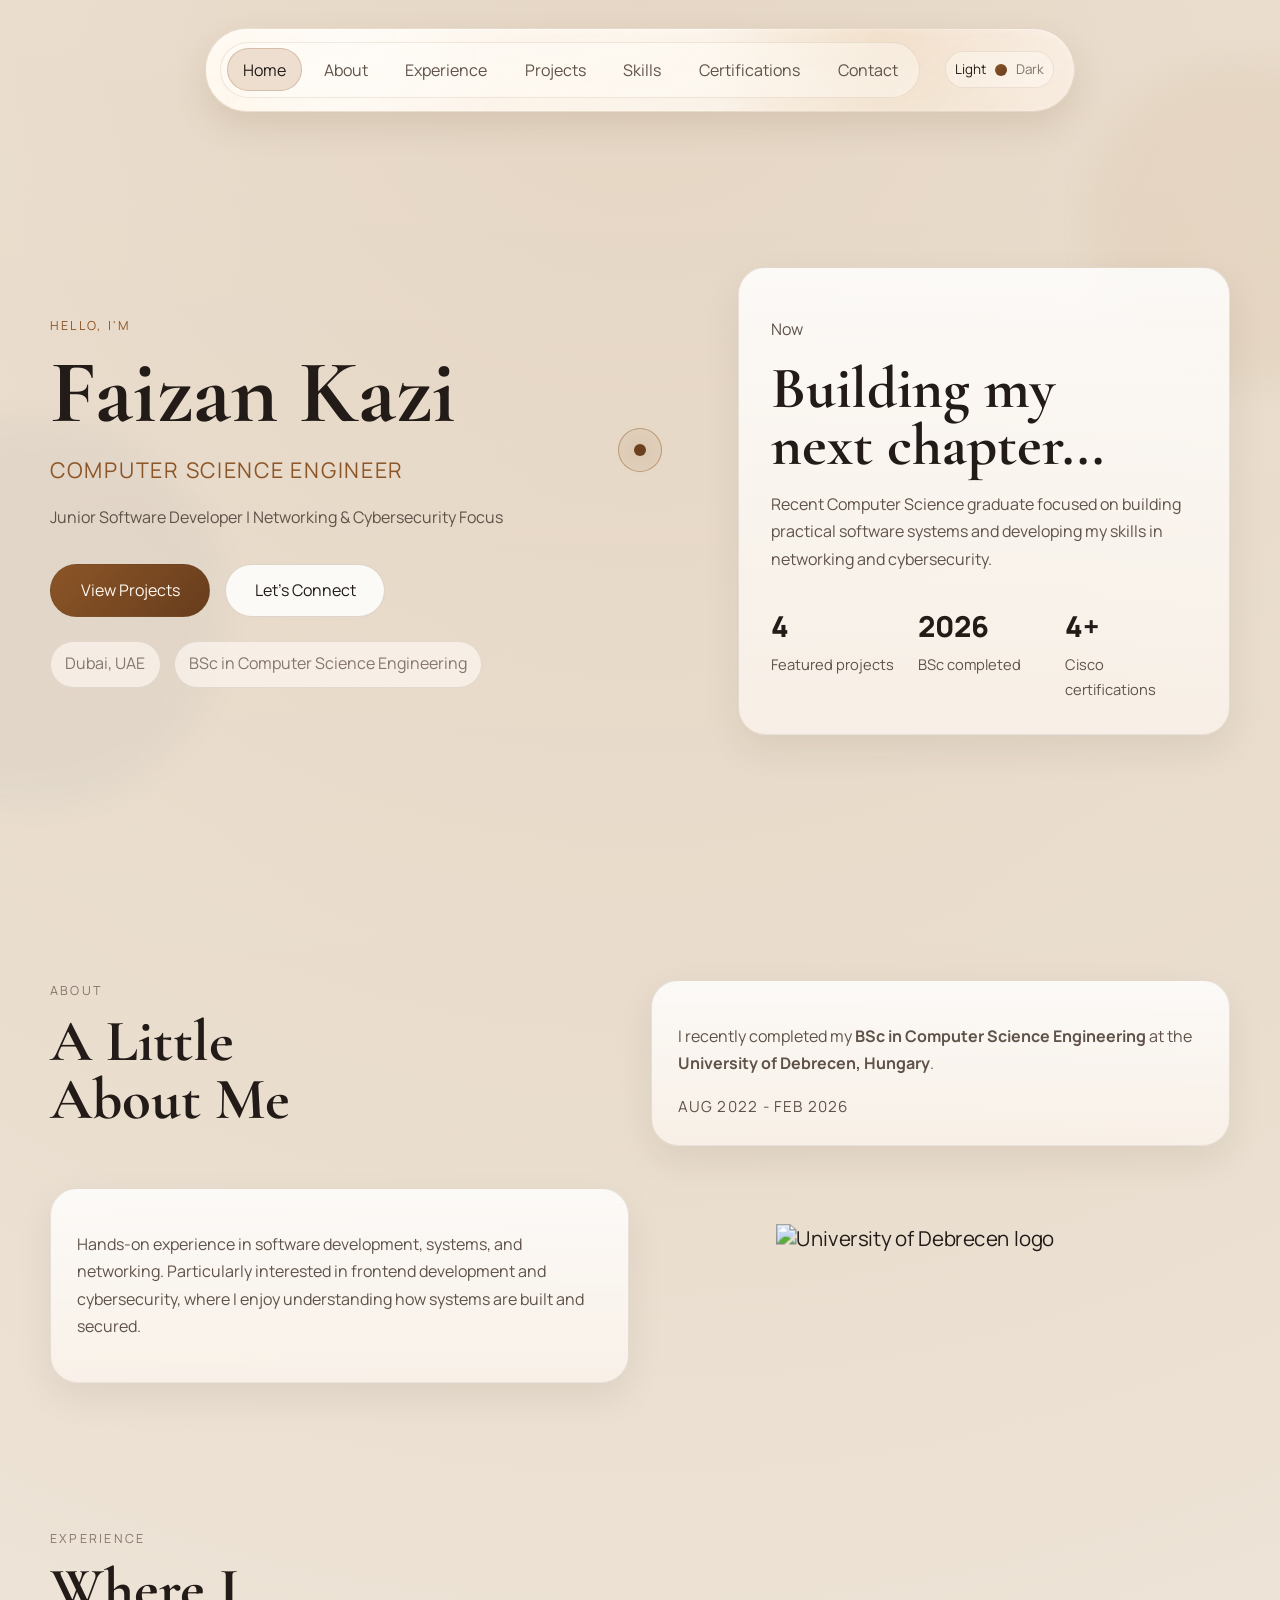
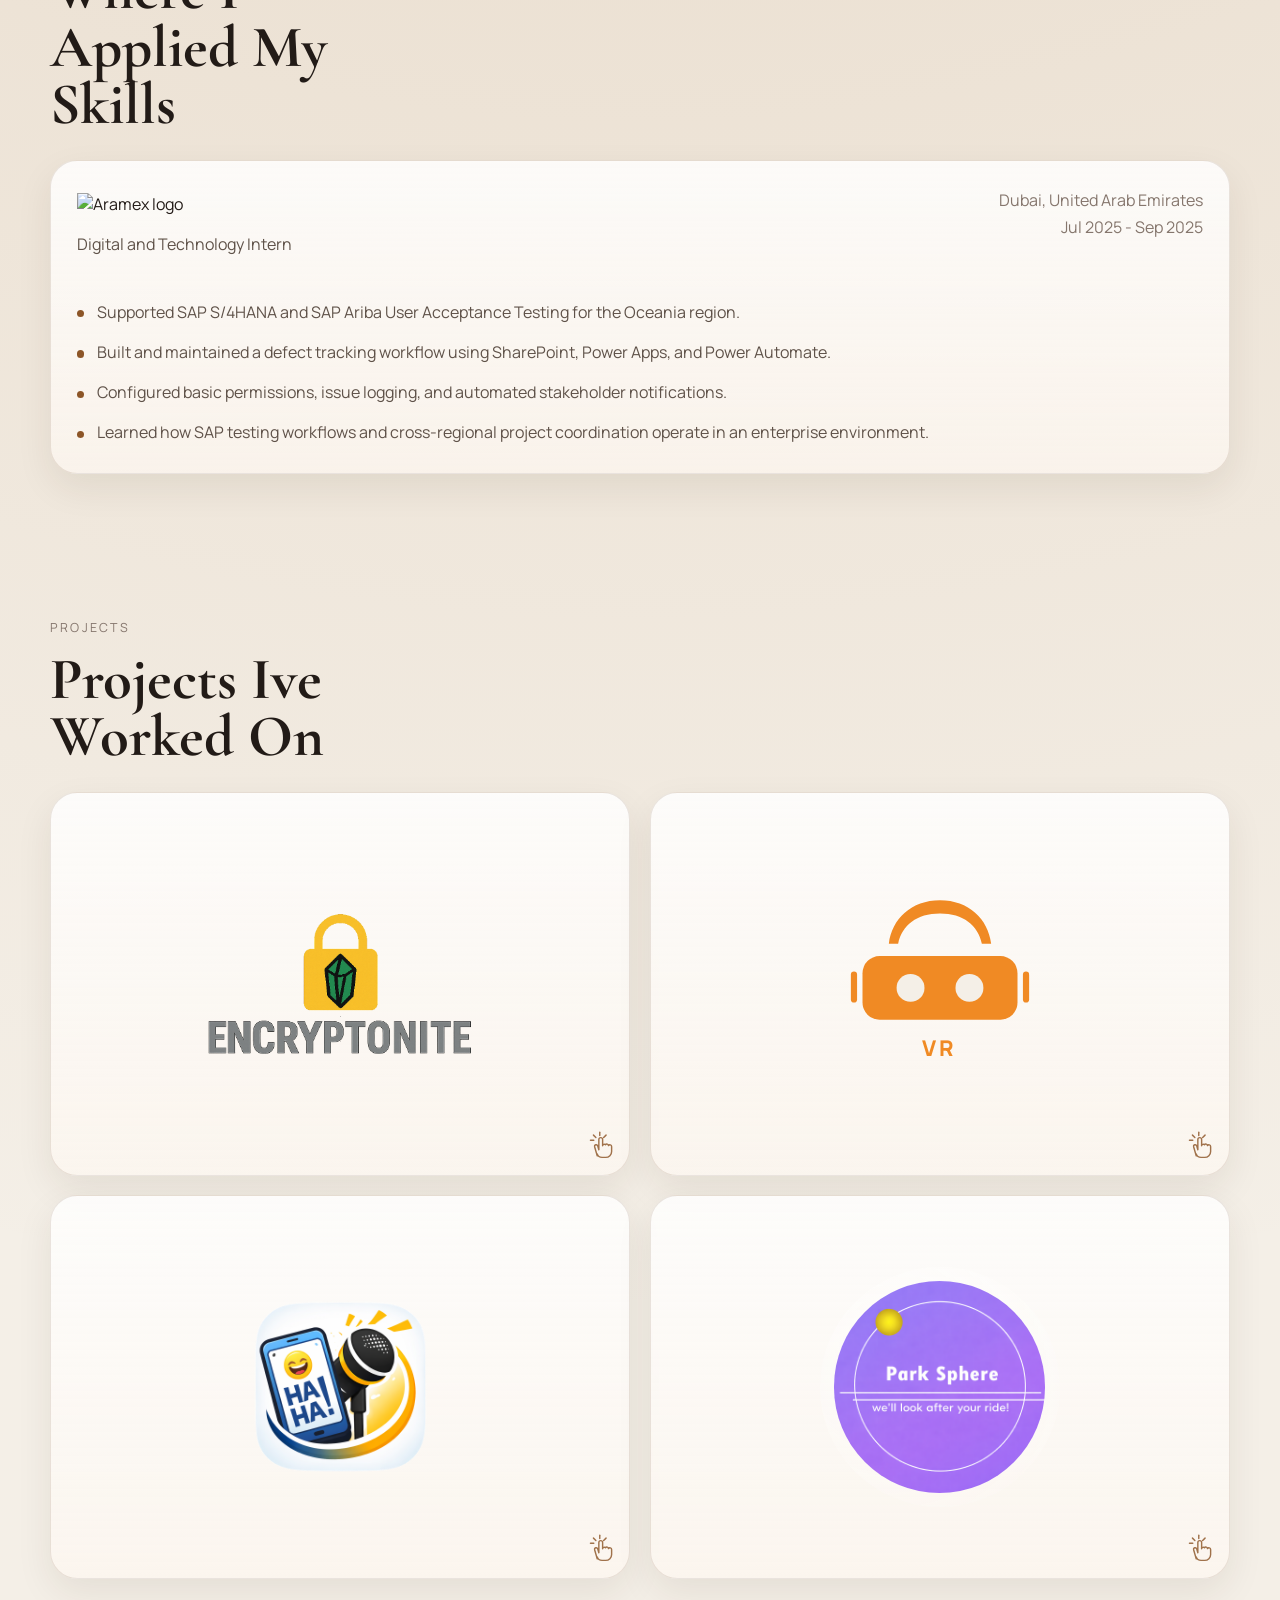
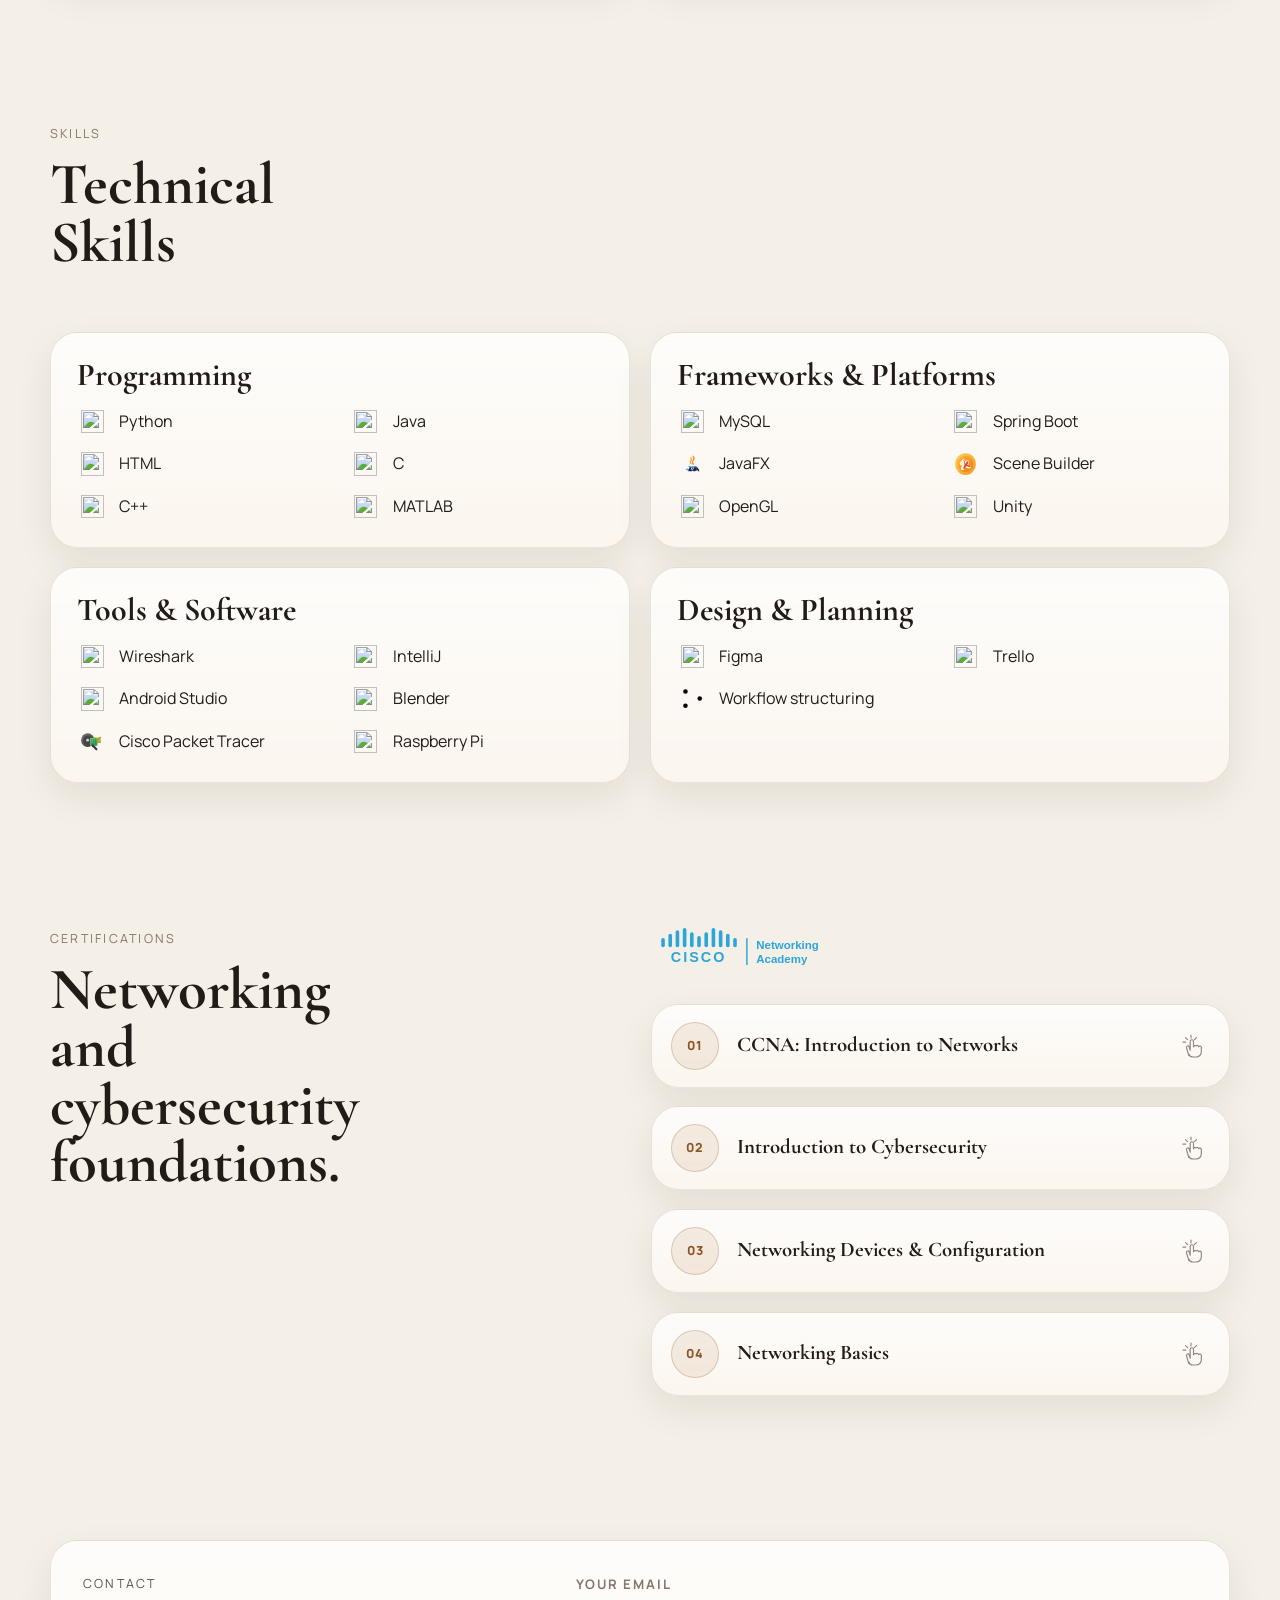
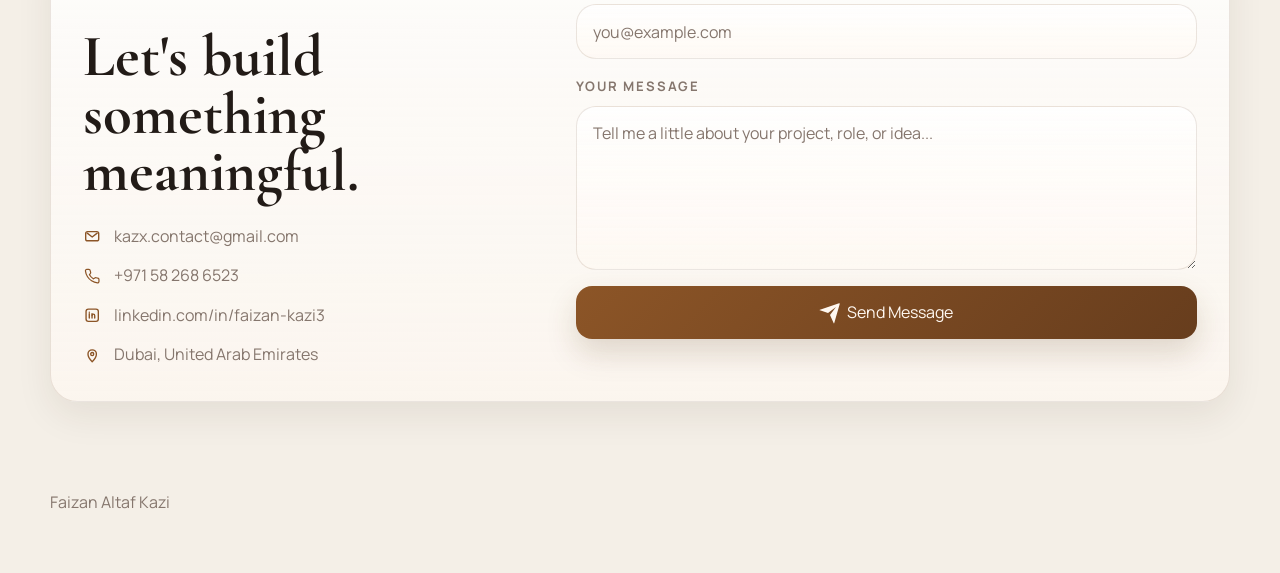
==== commit 68044e47: "updated contact section email" ====
--- a/index.html
+++ b/index.html
@@ -602,7 +602,7 @@
                     <path d="m5.5 8 6.5 5 6.5-5"></path>
                   </svg>
                 </span>
-                <span>faizankazi03@gmail.com</span>
+                <span>kazx.contact@gmail.com</span>
               </a>
               <a href="tel:+971582686523">
                 <span class="contact-link-icon contact-link-icon-phone" aria-hidden="true">
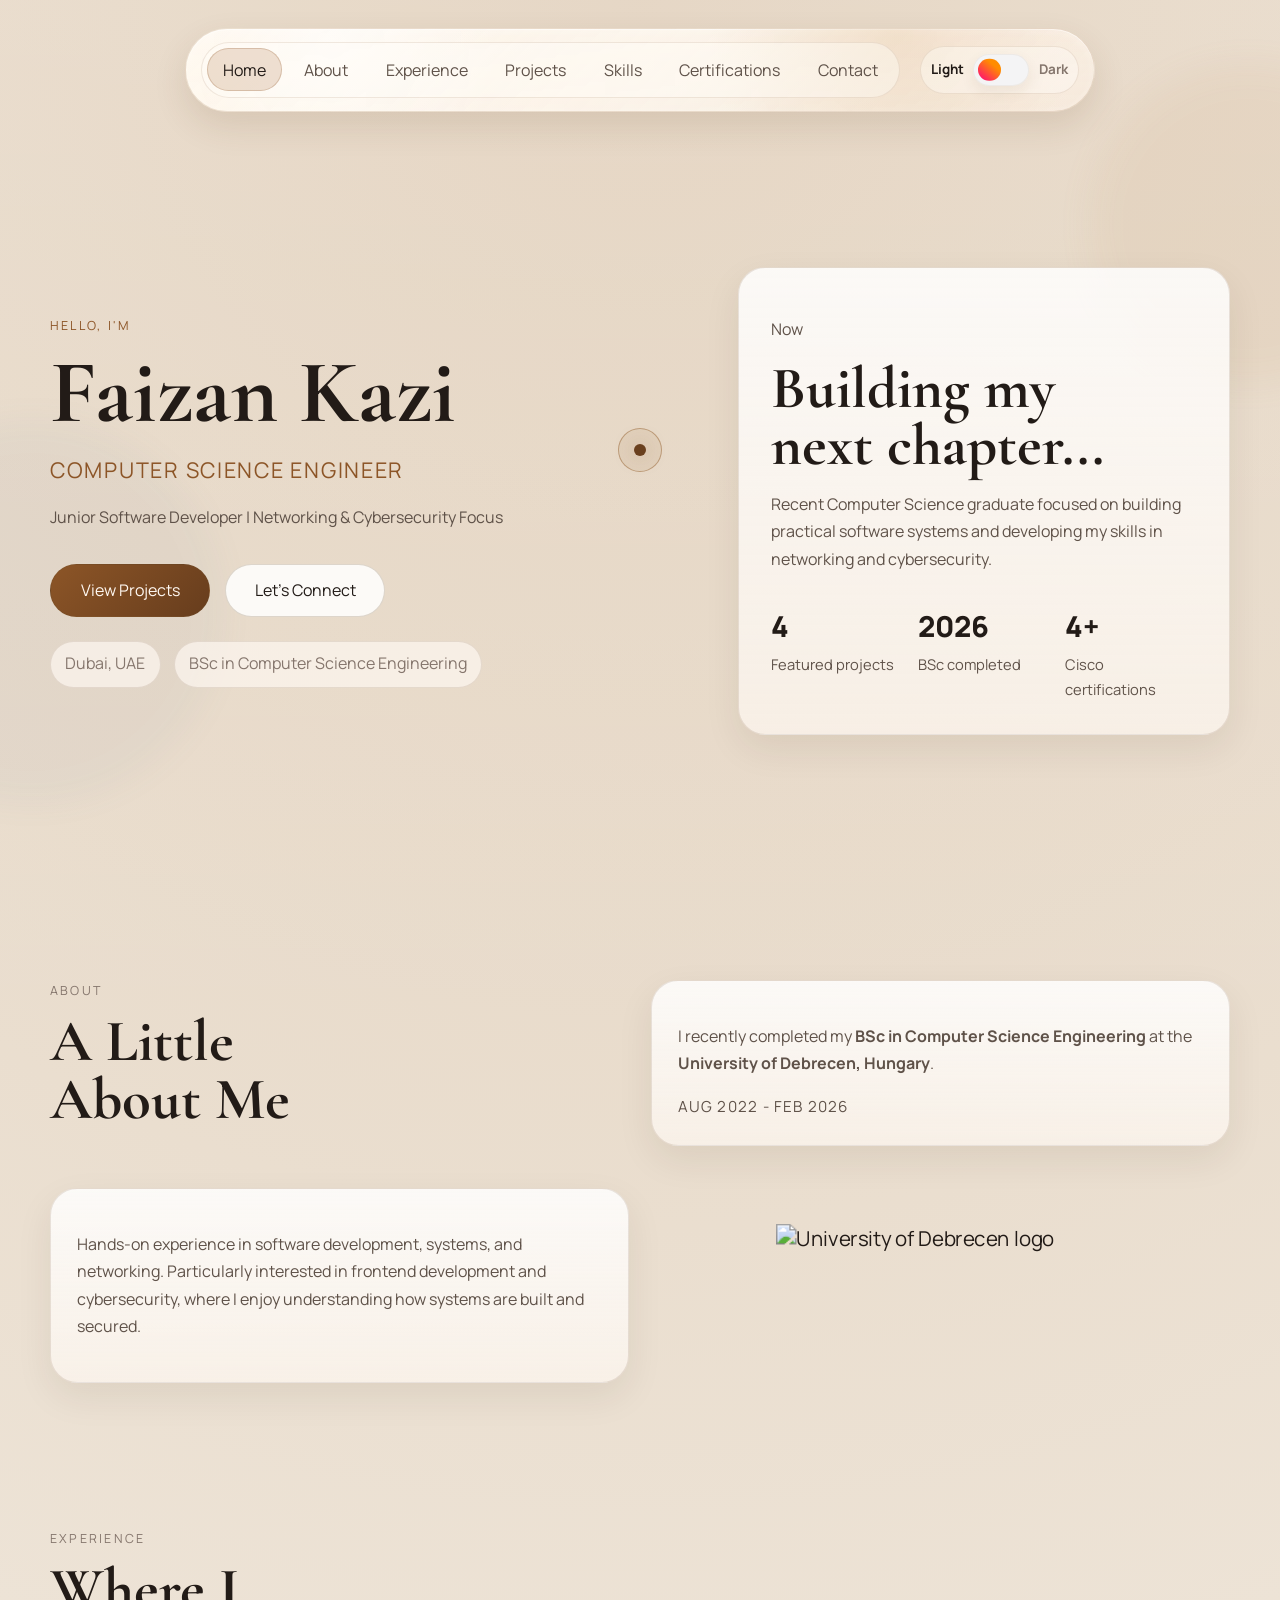
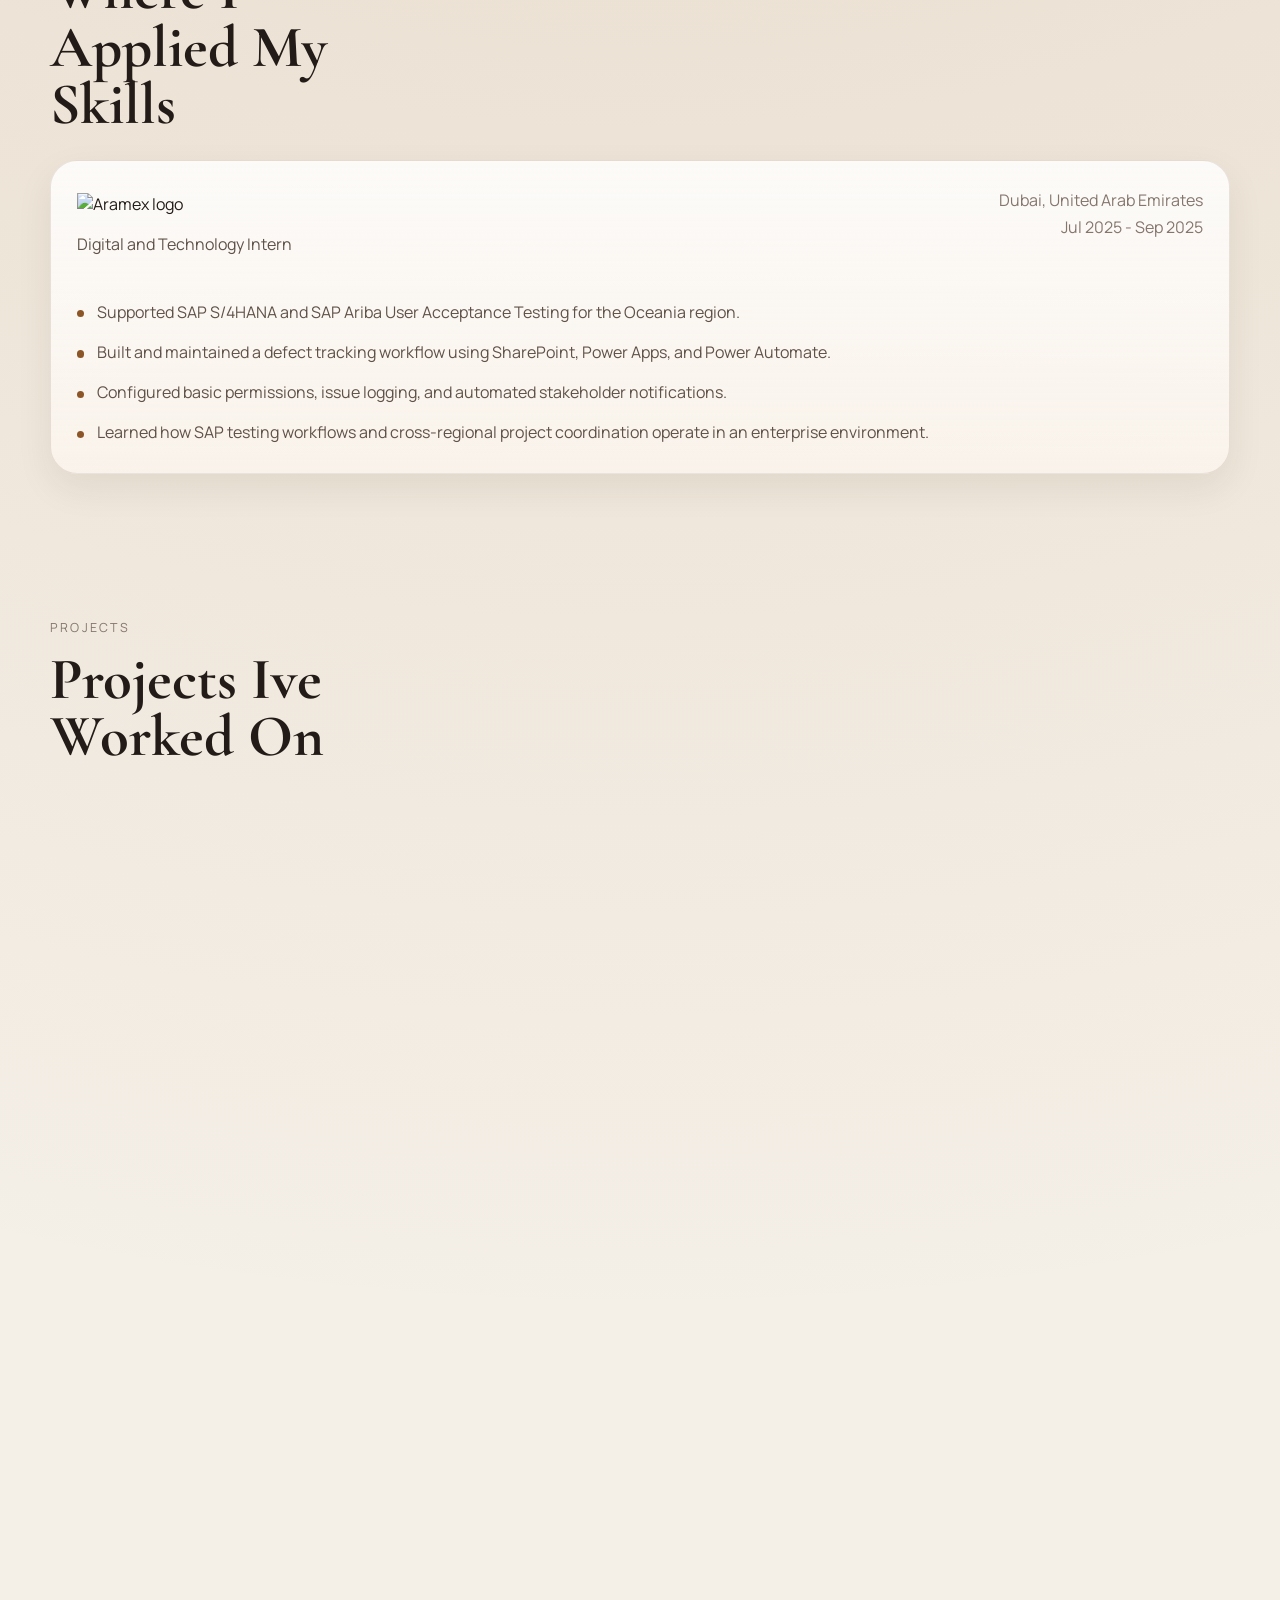
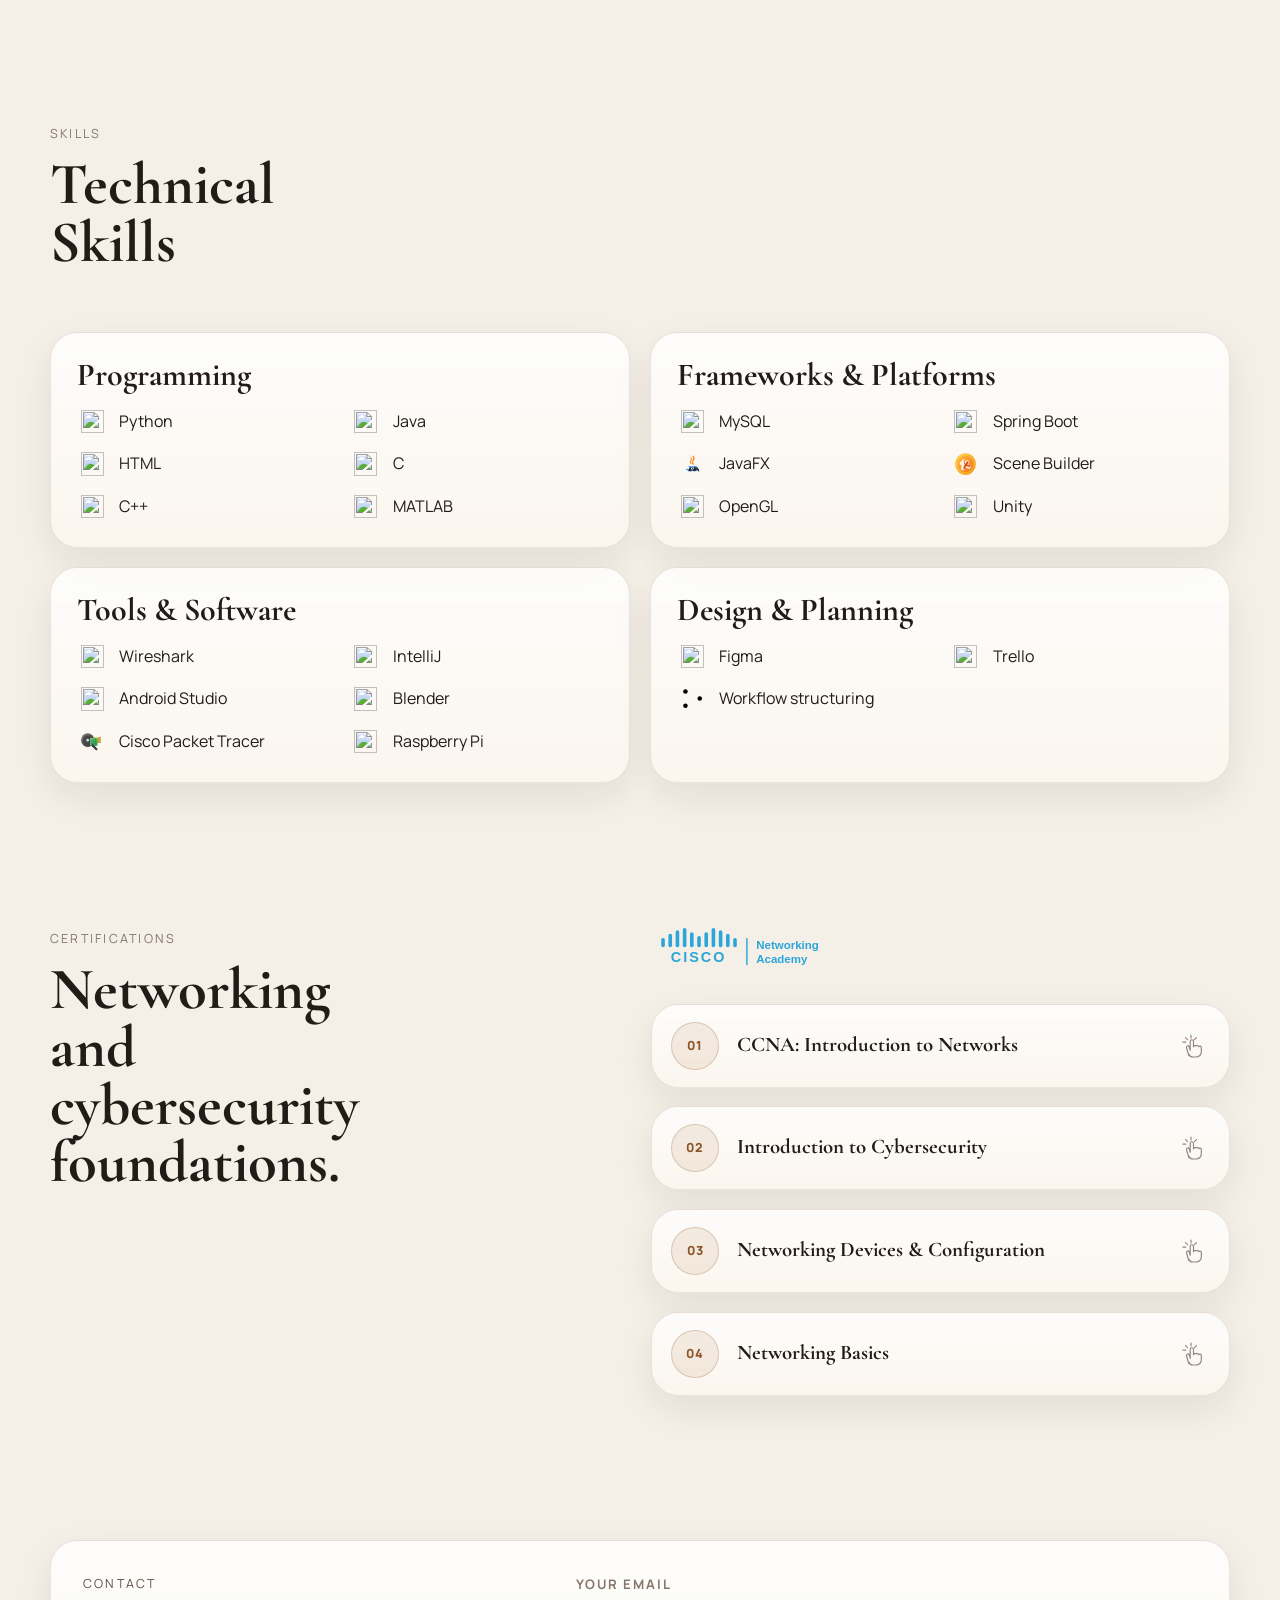
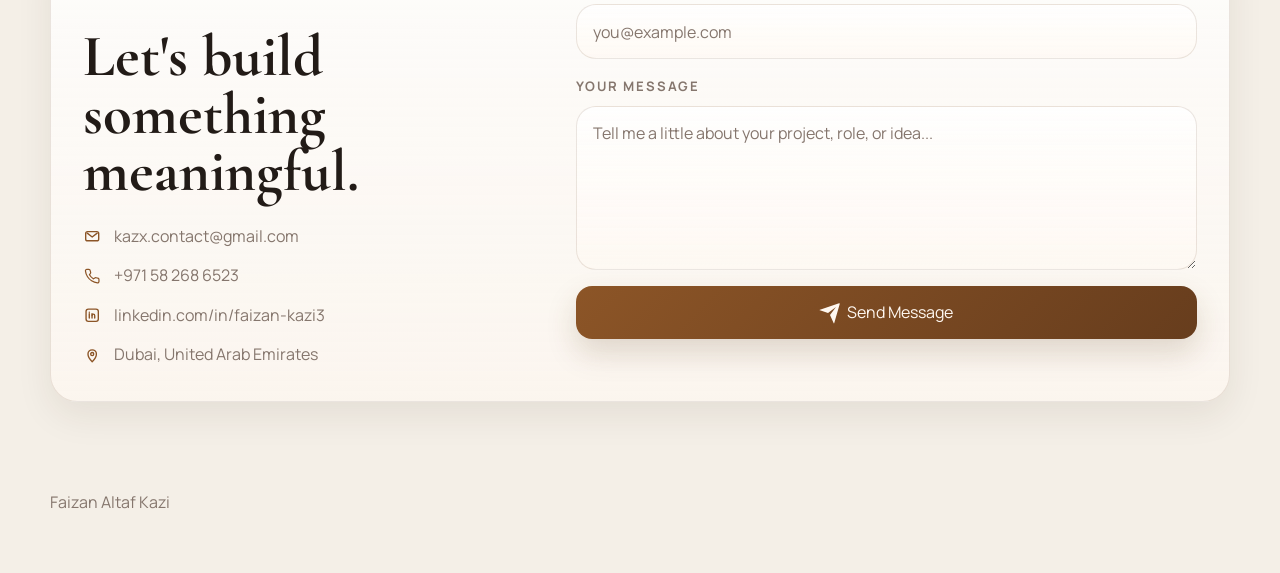
==== commit a27c053d: "updated light and dark mode toggle design" ====
--- a/index.html
+++ b/index.html
@@ -38,7 +38,9 @@
           <button class="theme-toggle" type="button" aria-label="Toggle color theme">
             <span class="theme-toggle-track">
               <span class="theme-toggle-label theme-toggle-light">Light</span>
-              <span class="theme-toggle-thumb"></span>
+              <span class="theme-switch-visual" aria-hidden="true">
+                <span class="theme-toggle-thumb"></span>
+              </span>
               <span class="theme-toggle-label theme-toggle-dark">Dark</span>
             </span>
           </button>
--- a/styles.css
+++ b/styles.css
@@ -166,7 +166,7 @@
   justify-content: center;
   gap: 1.2rem;
   width: fit-content;
-  max-width: min(1120px, calc(100% - 2rem));
+  max-width: min(1240px, calc(100% - 2rem));
   padding: 0.8rem 0.9rem;
   border-radius: 999px;
   background:
@@ -436,27 +436,53 @@
   background: none;
   color: var(--text);
   cursor: pointer;
+  padding: 0;
 }
 
 .theme-toggle-track {
   display: inline-flex;
   align-items: center;
-  gap: 0.55rem;
-  padding: 0.38rem 0.55rem;
+  gap: 0.62rem;
+  padding: 0.42rem 0.62rem;
   border-radius: 999px;
   border: 1px solid rgba(150, 110, 72, 0.14);
   background: rgba(255, 252, 247, 0.42);
 }
 
+.theme-switch-visual {
+  --width-of-switch: 3.5em;
+  --height-of-switch: 2em;
+  --size-of-icon: 1.4em;
+  --slider-offset: 0.3em;
+  position: relative;
+  display: block;
+  width: var(--width-of-switch);
+  height: var(--height-of-switch);
+  flex: 0 0 auto;
+  border-radius: 30px;
+  background-color: #f4f4f5;
+  box-shadow:
+    inset 0 0 0 1px rgba(150, 110, 72, 0.08),
+    0 6px 14px rgba(93, 60, 27, 0.08);
+  transition: background-color 0.4s ease, box-shadow 0.4s ease;
+}
+
 .theme-toggle-thumb {
-  width: 0.75rem;
-  height: 0.75rem;
+  position: absolute;
+  left: var(--slider-offset);
+  top: 50%;
+  width: var(--size-of-icon);
+  height: var(--size-of-icon);
   border-radius: 50%;
-  background: linear-gradient(135deg, var(--accent), var(--accent-strong));
+  transform: translateY(-50%);
+  background: linear-gradient(40deg, #ff0080, #ff8c00 70%);
+  box-shadow: none;
+  transition: left 0.4s ease, background 0.4s ease, box-shadow 0.4s ease;
 }
 
 .theme-toggle-label {
   font-size: 0.84rem;
+  font-weight: 700;
   color: var(--muted-soft);
   transition: color 180ms ease;
 }
@@ -464,6 +490,21 @@
 body[data-theme="light"] .theme-toggle-light,
 body[data-theme="dark"] .theme-toggle-dark {
   color: var(--text);
+}
+
+body[data-theme="dark"] .theme-switch-visual {
+  background-color: #303136;
+  box-shadow:
+    inset 0 0 0 1px rgba(255, 255, 255, 0.08),
+    0 8px 18px rgba(0, 0, 0, 0.2);
+}
+
+body[data-theme="dark"] .theme-toggle-thumb {
+  left: calc(100% - (var(--size-of-icon) + var(--slider-offset)));
+  background: #303136;
+  box-shadow:
+    inset -3px -2px 5px -2px #8983f7,
+    inset -10px -4px 0 0 #a3dafb;
 }
 
 main {
@@ -1630,4 +1671,12 @@
   .contact-send-text {
     transition: transform 0.3s ease-in-out, opacity 0.3s ease-in-out !important;
   }
-}
+
+  .theme-switch-visual {
+    transition: background-color 0.4s ease, box-shadow 0.4s ease !important;
+  }
+
+  .theme-toggle-thumb {
+    transition: left 0.4s ease, background 0.4s ease, box-shadow 0.4s ease !important;
+  }
+}
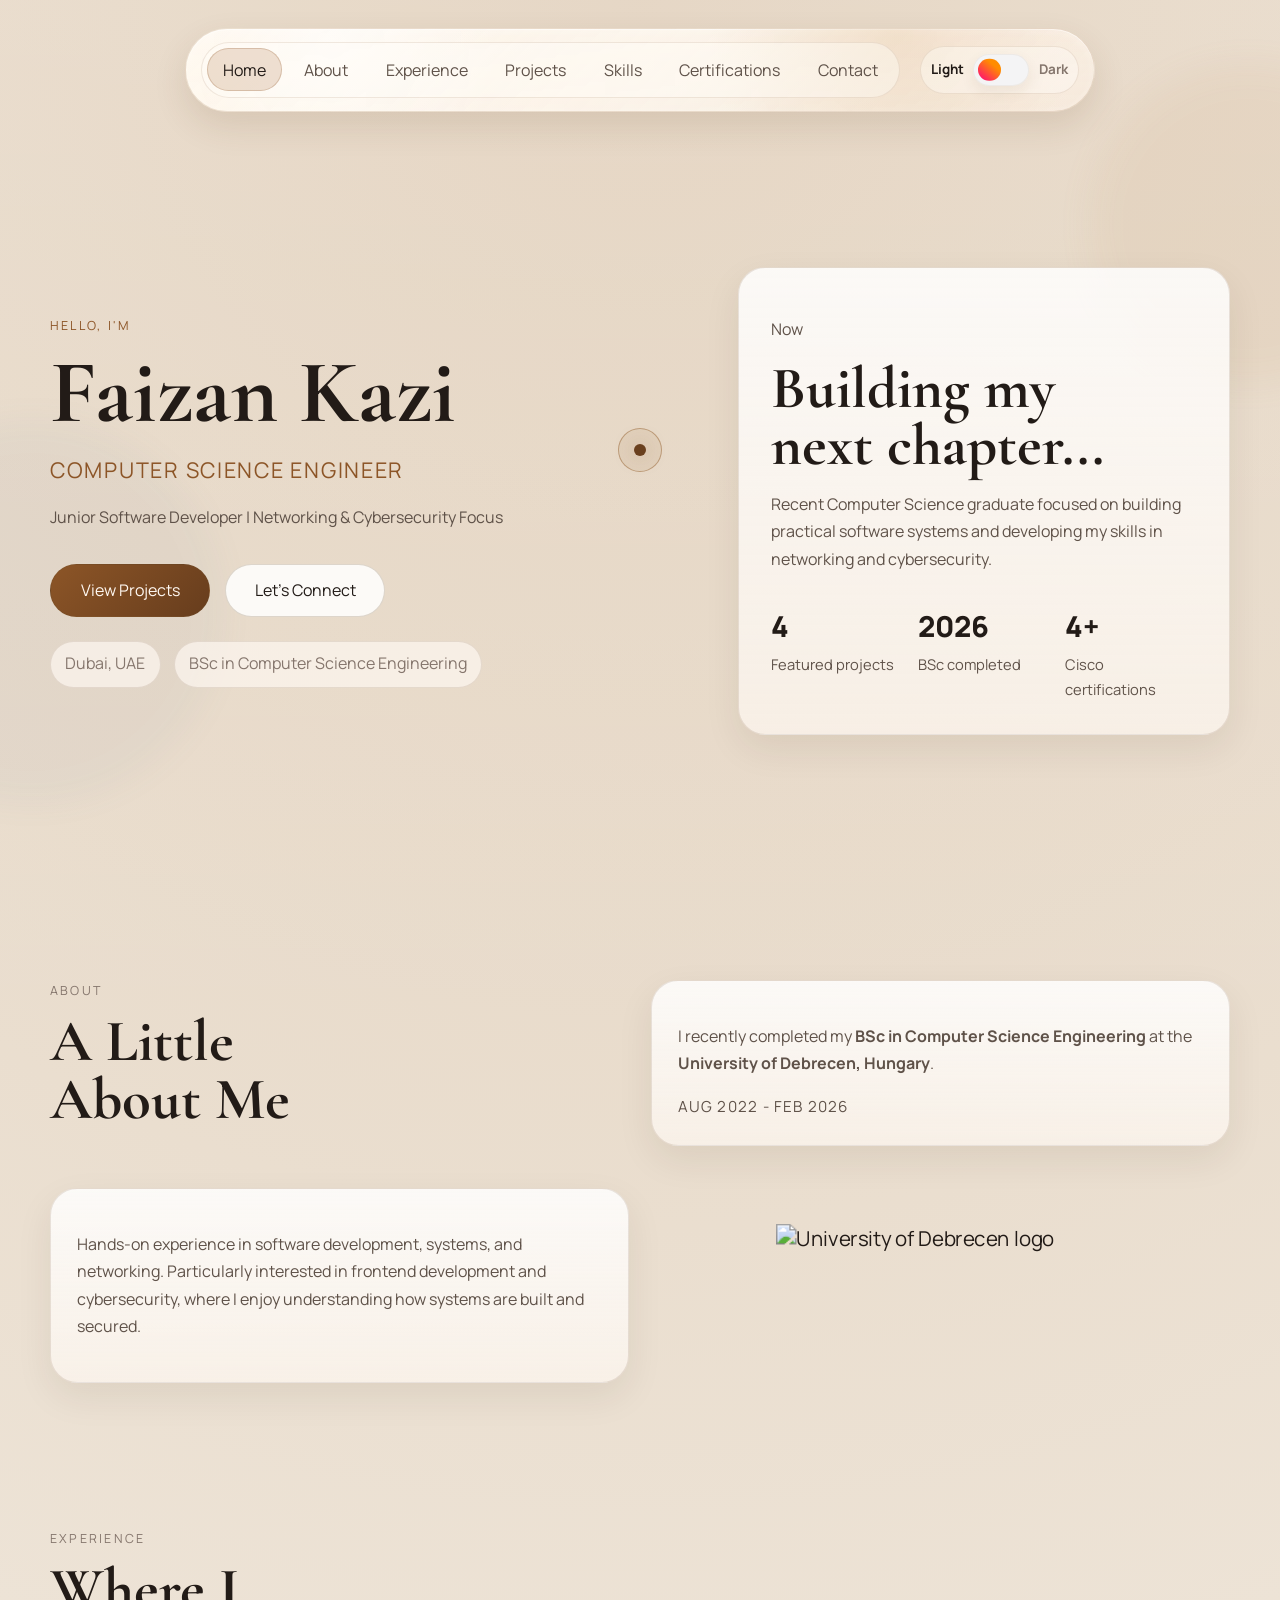
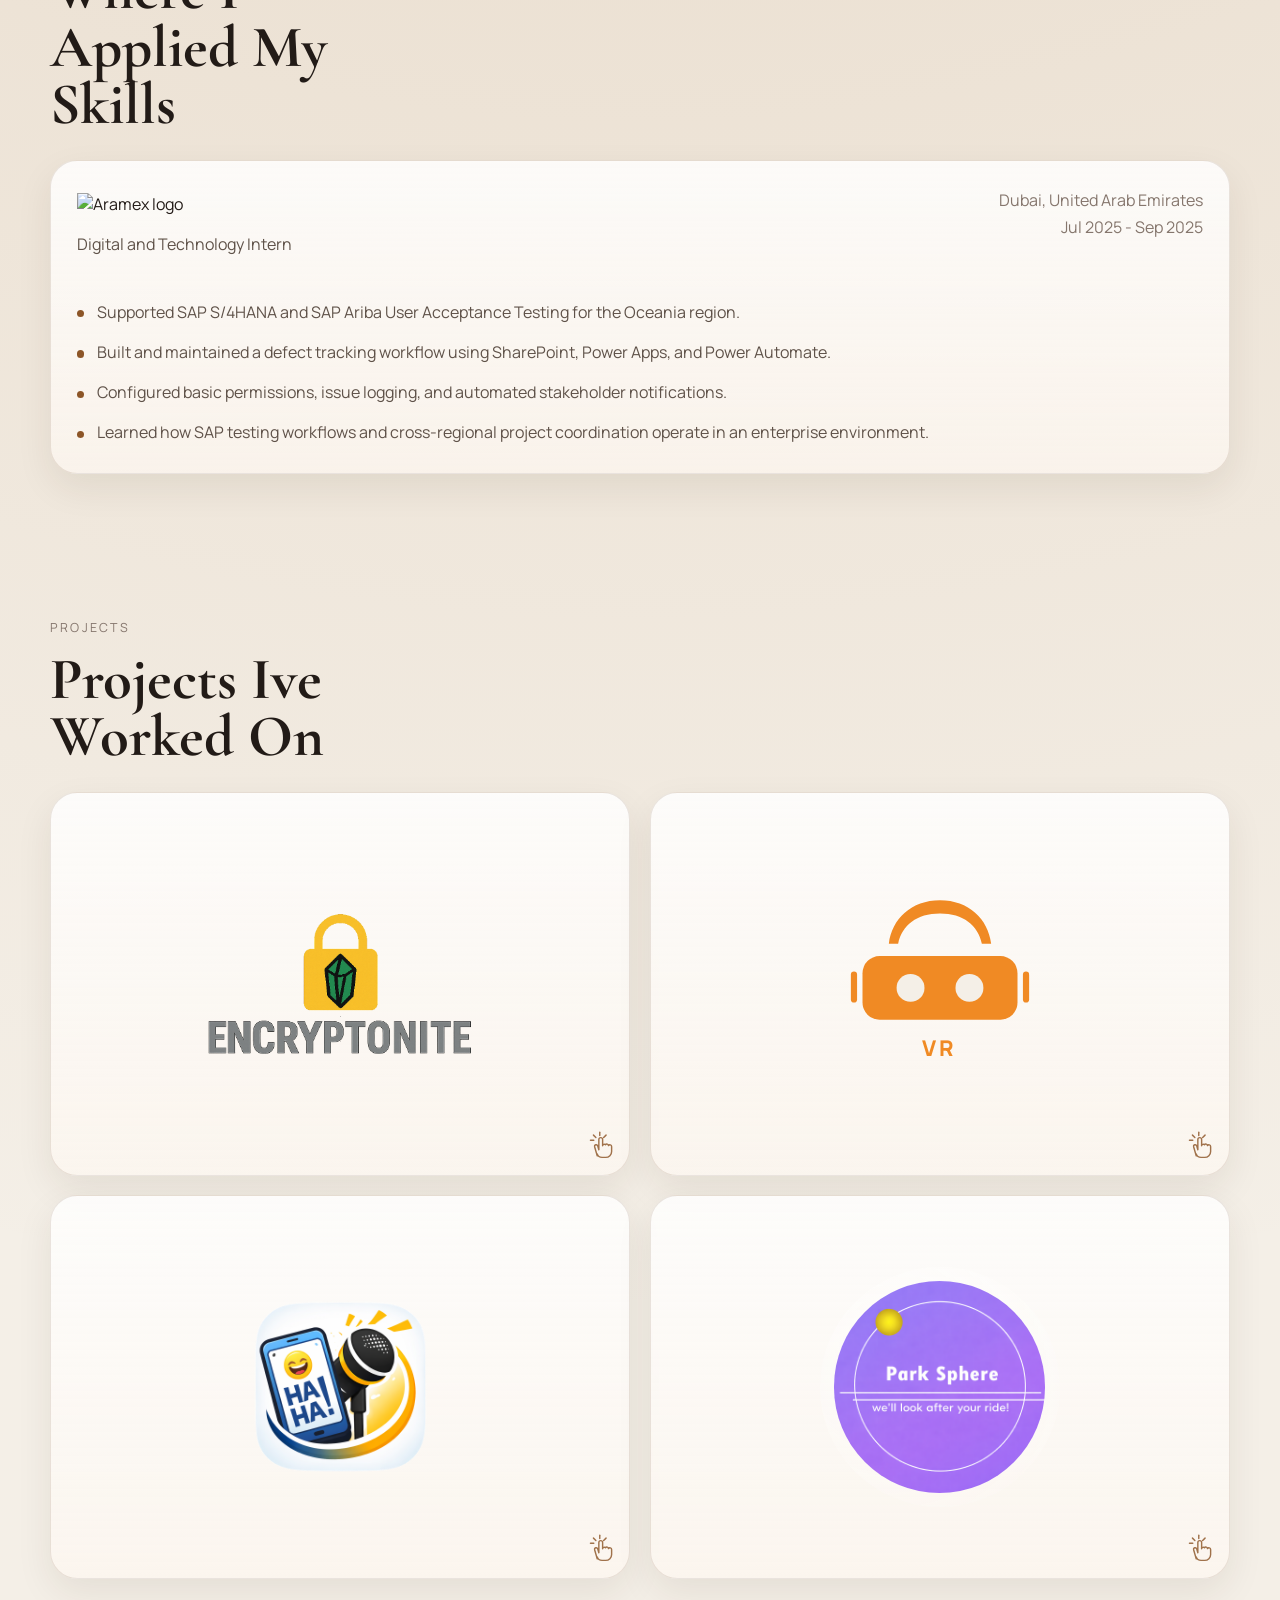
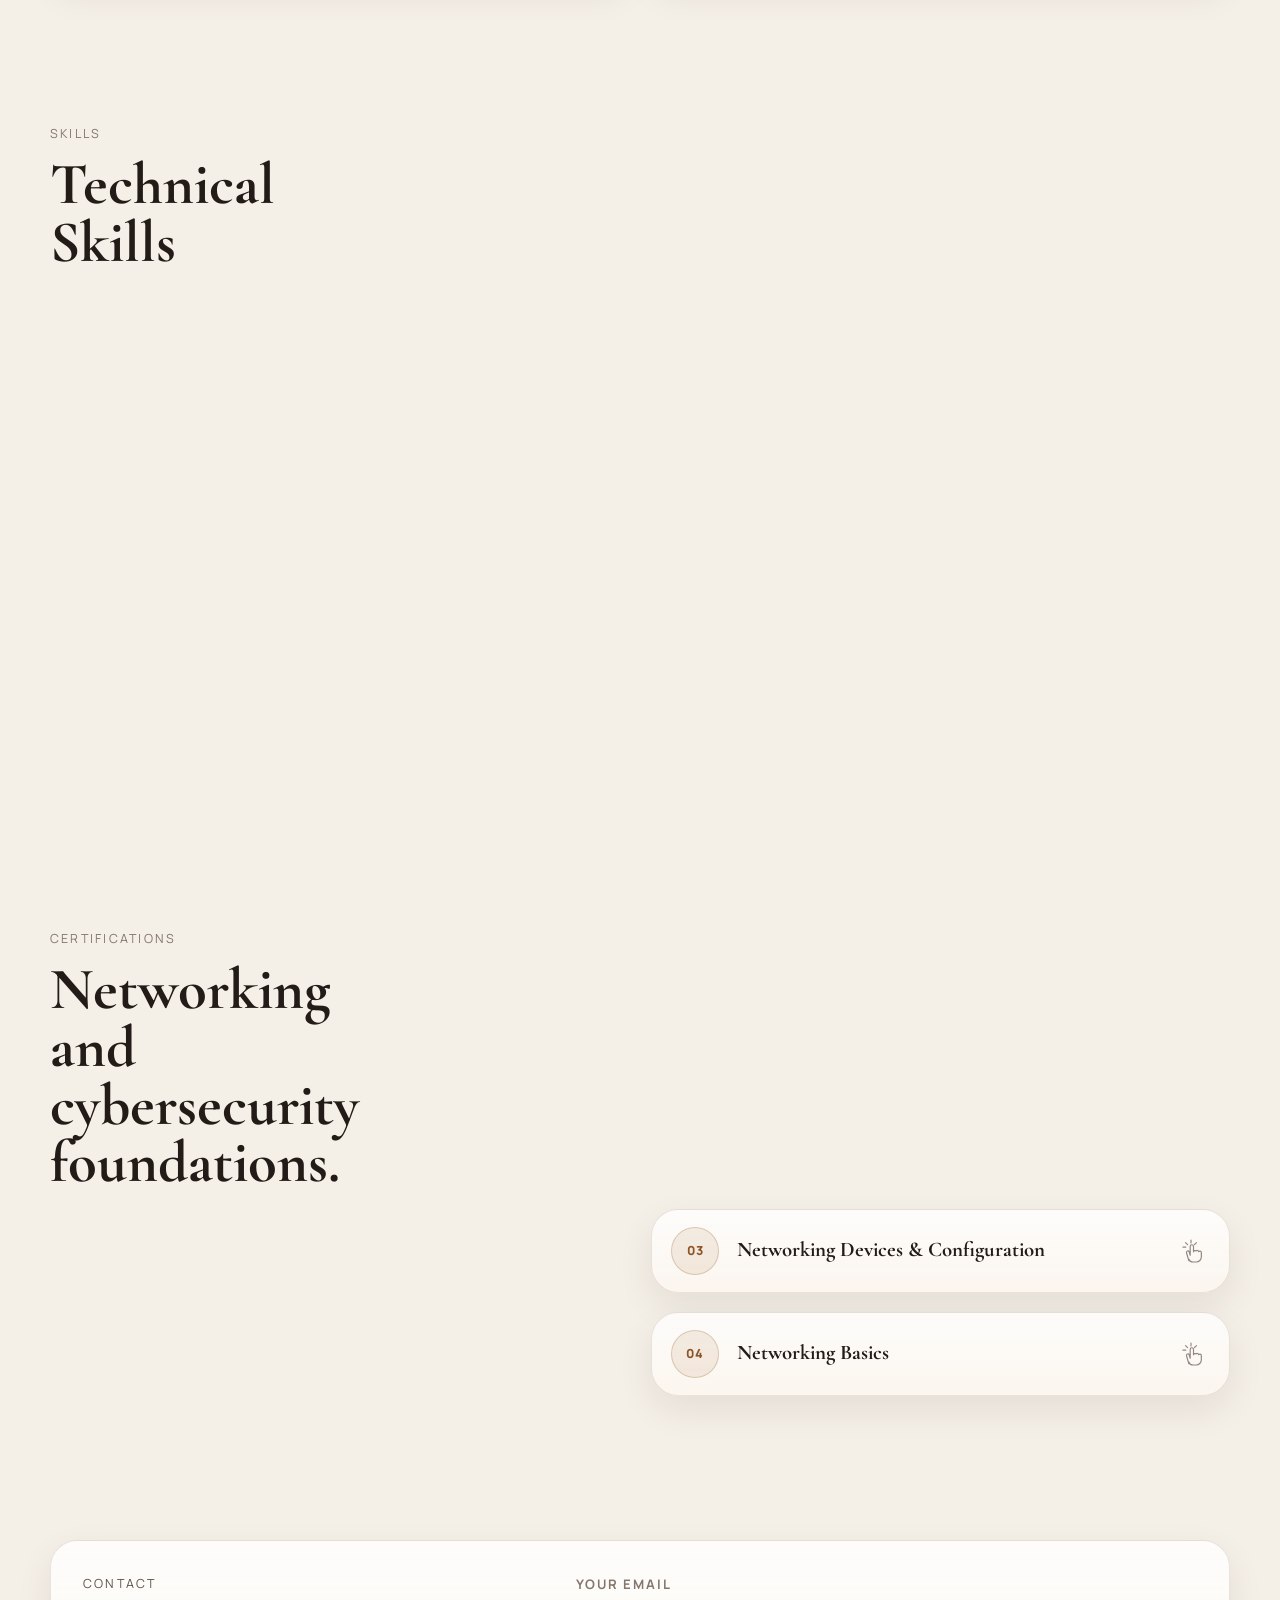
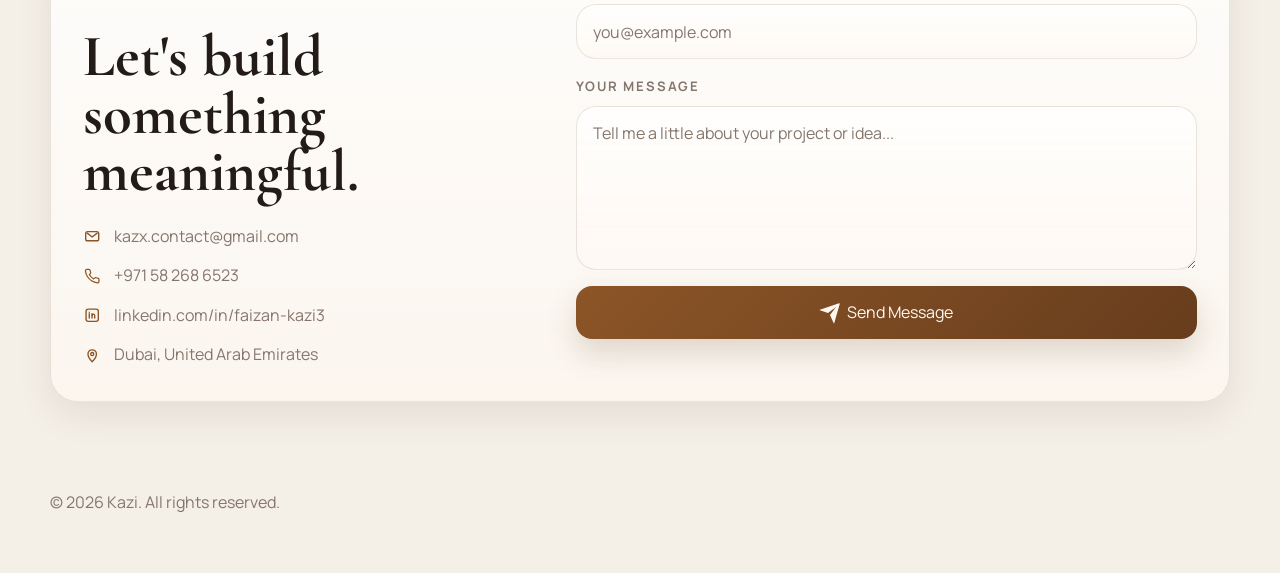
==== commit 3be67fe3: "updated text here n there" ====
--- a/index.html
+++ b/index.html
@@ -658,7 +658,7 @@
 
             <label class="contact-field">
               <span>Your Message</span>
-              <textarea name="message" rows="6" placeholder="Tell me a little about your project, role, or idea..." required></textarea>
+              <textarea name="message" rows="6" placeholder="Tell me a little about your project or idea..." required></textarea>
             </label>
 
             <button class="contact-send-button" type="submit">
@@ -681,7 +681,7 @@
     </main>
 
     <footer class="site-footer">
-      <p>Faizan Altaf Kazi</p>
+        <p style="text-align: center;"> © 2026 Kazi. All rights reserved.</p>
       
     </footer>
   </div>
